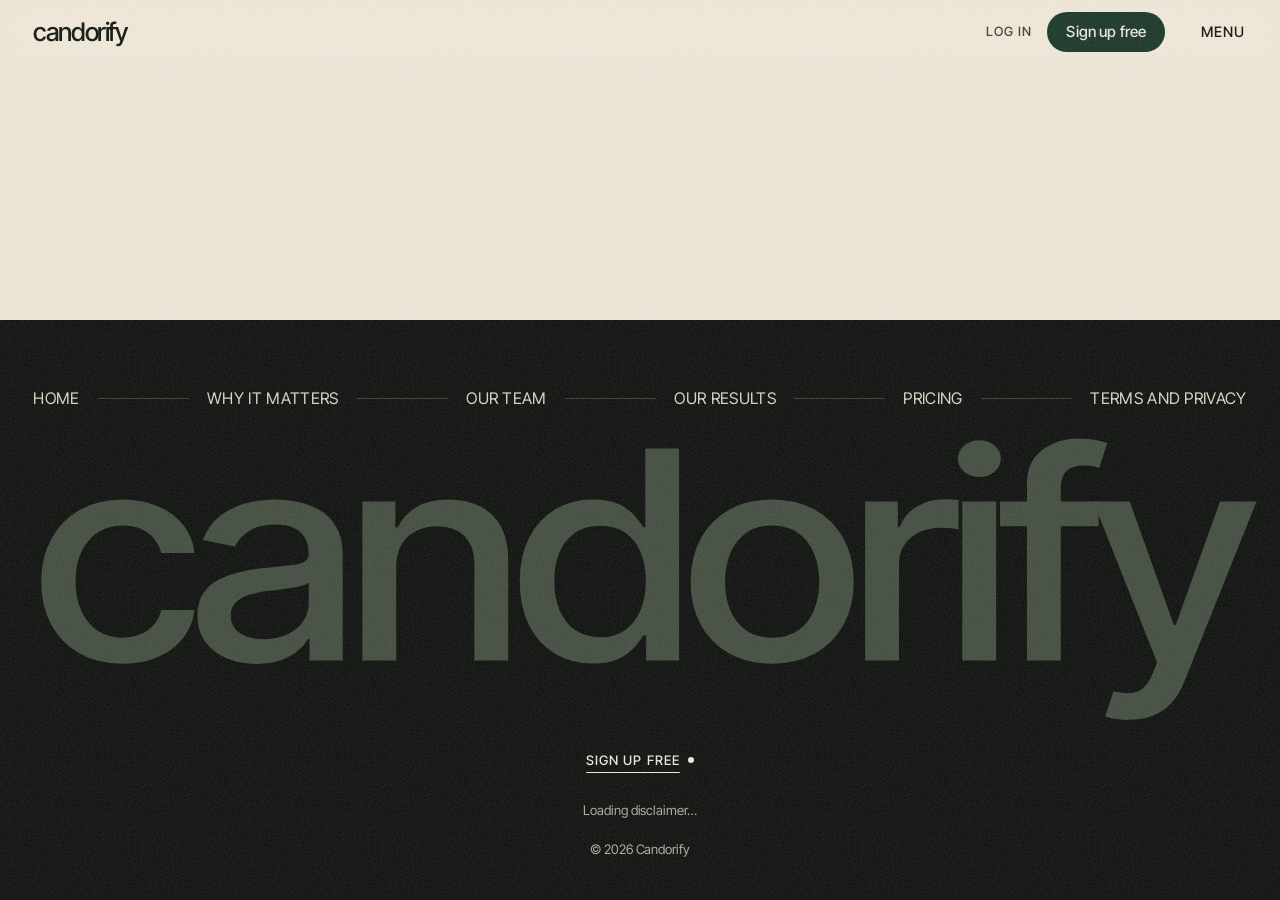
==== frontend/bill.html @ cf0fb160 "Fix swapped api.js/styles.css and lowercase file names" ====
<!DOCTYPE html>
<html lang="en">
<head>
  <meta charset="UTF-8" />
  <meta name="viewport" content="width=device-width, initial-scale=1.0, viewport-fit=cover" />
  <title>Candorify · Check a bill</title>
  <meta name="description" content="Upload your itemized medical bill. Candorify marks what looks off and helps you ask about it." />
  <meta name="theme-color" content="#141813" />
  <link rel="preconnect" href="https://fonts.googleapis.com" />
  <link rel="preconnect" href="https://fonts.gstatic.com" crossorigin />
  <!-- mnm44: our 2 fonts, inter tight for everything + instrument serif for the fancy italic bits -->
  <link href="https://fonts.googleapis.com/css2?family=Inter+Tight:ital,wght@0,300;0,400;0,500;0,600;1,400&family=Instrument+Serif:ital@0;1&display=swap" rel="stylesheet" />
  <link rel="stylesheet" href="styles.css" />
</head>
<body data-view="check">
  <a class="skip-link" href="#main">Skip to main content</a>

  <!-- ================= HEADER ================= -->
  <header class="site-header">
    <div class="container header-bar">
      <button type="button" class="brand" data-go="home" aria-label="Candorify home">candorify</button>

      <nav class="public-nav" id="public-nav" aria-label="Main">
        <button type="button" class="nav-link hide-sm" data-auth="login">Log in</button>
        <button type="button" class="btn btn-primary btn-sm" data-auth="register">Sign up free</button>
      </nav>

      <nav class="app-nav" id="app-nav" aria-label="App" hidden>
        <button type="button" data-go="check">
          <svg viewBox="0 0 24 24" fill="none" stroke="currentColor" stroke-width="2" stroke-linecap="round" stroke-linejoin="round" aria-hidden="true"><path d="M14 3H7a2 2 0 0 0-2 2v14a2 2 0 0 0 2 2h10a2 2 0 0 0 2-2V8z"/><path d="M14 3v5h5"/><path d="m9 14 2 2 4-4"/></svg>
          <span>Check a bill</span>
        </button>
        <button type="button" data-go="letters">
          <svg viewBox="0 0 24 24" fill="none" stroke="currentColor" stroke-width="2" stroke-linecap="round" stroke-linejoin="round" aria-hidden="true"><rect x="3" y="5" width="18" height="14" rx="2"/><path d="m3 7 9 6 9-6"/></svg>
          <span>Letters</span>
        </button>
        <button type="button" data-lookup>
          <svg viewBox="0 0 24 24" fill="none" stroke="currentColor" stroke-width="2" stroke-linecap="round" stroke-linejoin="round" aria-hidden="true"><circle cx="11" cy="11" r="7"/><path d="m20 20-3.5-3.5"/></svg>
          <span>Code lookup</span>
        </button>
        <button type="button" data-go="results">
          <svg viewBox="0 0 24 24" fill="none" stroke="currentColor" stroke-width="2" stroke-linecap="round" stroke-linejoin="round" aria-hidden="true"><path d="M5 20V11M12 20V5M19 20v-6"/></svg>
          <span>Results</span>
        </button>
        <button type="button" data-go="account" class="show-sm">
          <svg viewBox="0 0 24 24" fill="none" stroke="currentColor" stroke-width="2" stroke-linecap="round" stroke-linejoin="round" aria-hidden="true"><circle cx="12" cy="8" r="4"/><path d="M4 21a8 8 0 0 1 16 0"/></svg>
          <span>Account</span>
        </button>
      </nav>

      <div class="header-user" id="header-user" hidden>
        <span class="badge" id="plan-badge">Free</span>
        <button type="button" class="nav-link hide-sm" data-go="account">
          <svg viewBox="0 0 24 24" fill="none" stroke="currentColor" stroke-width="2" stroke-linecap="round" stroke-linejoin="round" aria-hidden="true"><circle cx="12" cy="8" r="4"/><path d="M4 21a8 8 0 0 1 16 0"/></svg>
          <span id="user-email">Account</span>
        </button>
      </div>

      <button type="button" class="menu-btn" id="menu-btn" aria-expanded="false" aria-controls="site-menu">Menu</button>
    </div>
  </header>

  <main id="main">

    <!-- ================= CHECK A BILL ================= -->
    <section id="view-check" class="view" aria-labelledby="check-title" hidden>
      <div class="container">
        <h1 id="check-title" class="sr-only">Check a bill</h1>

        <div class="flow-top">
          <ol class="stepper" id="stepper" aria-label="Your progress">
            <li data-step="start"><button type="button" class="step" data-step-go="start"><span class="bar"></span><span class="label">Upload</span></button></li>
            <li data-step="charges"><button type="button" class="step" data-step-go="charges"><span class="bar"></span><span class="label">Charges</span></button></li>
            <li data-step="questions"><button type="button" class="step" data-step-go="questions"><span class="bar"></span><span class="label">Questions</span></button></li>
            <li data-step="flags"><button type="button" class="step" data-step-go="flags"><span class="bar"></span><span class="label">Review</span></button></li>
            <li data-step="letter"><button type="button" class="step" data-step-go="letter"><span class="bar"></span><span class="label">Letter</span></button></li>
            <li data-step="finish"><button type="button" class="step" data-step-go="finish"><span class="bar"></span><span class="label">Finish</span></button></li>
          </ol>
          <div class="flow-meta">
            <p class="step-count" id="step-count" aria-live="polite"></p>
            <button type="button" class="btn btn-quiet btn-sm" id="btn-start-over" hidden>Start over</button>
          </div>
        </div>

        <!-- STEP 1 -->
        <div class="step-panel" id="step-start">
          <div class="step-head">
            <h2>Upload your bill</h2>
            <p>It needs to be itemized, with every charge listed.</p>
          </div>

          <div class="upload-layout">
            <div class="panel upload-main">
              <div class="dropzone" id="dropzone">
                <input id="pdf-file" type="file" accept="application/pdf" class="sr-only" />
                <label for="pdf-file" class="dropzone-inner">
                  <svg viewBox="0 0 24 24" fill="none" stroke="currentColor" stroke-width="1.8" stroke-linecap="round" stroke-linejoin="round" aria-hidden="true"><path d="M12 15V4M7 9l5-5 5 5"/><path d="M4 15v4a1 1 0 0 0 1 1h14a1 1 0 0 0 1-1v-4"/></svg>
                  <span class="dz-title">Choose a PDF</span>
                  <span class="dz-sub">or drop it here · PDF, up to 5 MB</span>
                </label>
              </div>
              <div id="file-row" class="file-row" hidden>
                <p id="file-name" class="file-name"></p>
                <button type="button" class="link-btn" id="btn-clear-file">Remove</button>
              </div>
              <button type="button" class="btn btn-primary btn-block" id="btn-upload" disabled>Read my bill</button>
              <p id="upload-status" class="status" role="status" aria-live="polite"></p>
              <p class="privacy-line">
                <svg viewBox="0 0 24 24" width="18" height="18" fill="none" stroke="currentColor" stroke-width="2" stroke-linecap="round" stroke-linejoin="round" aria-hidden="true"><rect x="5" y="11" width="14" height="10" rx="2"/><path d="M8 11V7a4 4 0 0 1 8 0v4"/></svg>
                <span>Your personal details are removed first. <button type="button" class="link-btn" data-terms>How we handle your bill</button></span>
              </p>
            </div>

            <div class="upload-side">
              <button type="button" class="side-option" id="btn-need-itemized">
                <strong>Only have a summary?</strong>
                <span>We'll write the request for an itemized bill.</span>
              </button>
              <button type="button" class="side-option" id="btn-sample">
                <strong>Just looking?</strong>
                <span>Try a sample bill.</span>
              </button>
              <details class="sample-opts">
                <summary>Sample settings</summary>
                <label class="check" for="sample-errors"><input id="sample-errors" type="checkbox" checked><span>Add made-up errors to find</span></label>
              </details>
            </div>
          </div>
        </div>

        <!-- STEP 2 -->
        <div class="step-panel" id="step-charges" hidden>
          <div class="step-head">
            <h2>Check the charges</h2>
            <p id="charges-intro">Tap a code to see what it means. Fix anything we misread.</p>
          </div>

          <div class="bill-sheet">
            <div class="form-row bill-meta">
              <div class="field">
                <label for="rev-provider">Hospital</label>
                <input id="rev-provider" type="text" autocomplete="off" />
              </div>
              <div class="field">
                <label for="rev-date">Date of service</label>
                <input id="rev-date" type="text" placeholder="2026-05-14" autocomplete="off" />
              </div>
              <div class="field">
                <label for="rev-total">Total on the bill ($)</label>
                <input id="rev-total" type="number" step="0.01" inputmode="decimal" />
              </div>
            </div>
            <div id="lines" class="line-list" aria-label="Charges on your bill"></div>
            <button type="button" class="btn btn-quiet btn-sm add-line" id="btn-add-line">+ Add a charge</button>
            <div class="totals-bar" id="totals-bar" aria-live="polite"></div>
          </div>

          <div class="step-actions">
            <button type="button" class="btn btn-secondary" data-step-back>Back</button>
            <button type="button" class="btn btn-primary" id="btn-charges-next">Looks right</button>
          </div>
        </div>

        <!-- STEP 3 -->
        <div class="step-panel" id="step-questions" hidden>
          <div class="step-head">
            <h2>A few quick questions</h2>
            <p>Skip any you're not sure about.</p>
          </div>
          <form id="questions-form" novalidate>
            <div id="questions-list" class="q-list"></div>
            <div class="step-actions">
              <button type="button" class="btn btn-secondary" data-step-back>Back</button>
              <button type="submit" class="btn btn-primary" id="btn-questions-next">Check my bill</button>
            </div>
          </form>
        </div>

        <!-- STEP 4 -->
        <div class="step-panel" id="step-flags" hidden>
          <div class="step-head">
            <h2>What looks off</h2>
            <p>Check the ones you want to ask about. These are possible issues, not confirmed errors.</p>
          </div>
          <div id="flag-summary" class="flag-summary"></div>
          <div id="flags-list" class="flag-list"></div>

          <div class="tools-card" id="tools-card">
            <div class="tools-head">
              <h3 class="no-margin">More tools</h3>
              <span class="badge badge-brand">Paid</span>
            </div>
            <div class="row">
              <label for="translate-lang" class="sr-only">Language</label>
              <select id="translate-lang" class="auto-width"></select>
              <button type="button" class="btn btn-secondary btn-sm" id="btn-translate">Explain every charge</button>
              <button type="button" class="btn btn-secondary btn-sm" id="btn-benchmark">Compare to Medicare</button>
            </div>
            <div id="translations"></div>
            <div id="benchmarks"></div>
          </div>

          <div class="step-actions">
            <button type="button" class="btn btn-secondary" data-step-back>Back</button>
            <button type="button" class="btn btn-primary" id="btn-flags-next">Write my letter</button>
          </div>
        </div>

        <!-- STEP 5 -->
        <div class="step-panel" id="step-letter" hidden>
          <div class="step-head">
            <h2>Your letter</h2>
            <p>Edit it, then send it from your own email.</p>
          </div>
          <div id="letter-slot-flow">
            <div id="letter-builder" class="letter-grid">
            <div class="panel">
              <div class="segmented" role="radiogroup" aria-label="Kind of letter">
                <label><input type="radio" name="letter-type" value="request" checked /><span>Ask for itemized bill</span></label>
                <label><input type="radio" name="letter-type" value="dispute" /><span>Question charges</span></label>
              </div>

              <div id="letter-items-wrap" hidden>
                <h3 class="sub-head">Charges to ask about</h3>
                <div id="letter-items"></div>
              </div>

              <h3 class="sub-head">Your details</h3>
              <div class="field"><label for="tpl-provider">Hospital</label><input id="tpl-provider" type="text" /></div>
              <div class="field"><label for="tpl-patient">Your name</label><input id="tpl-patient" type="text" autocomplete="name" /></div>
              <div class="form-row">
                <div class="field"><label for="tpl-account">Account number</label><input id="tpl-account" type="text" /></div>
                <div class="field"><label for="tpl-date">Date of service</label><input id="tpl-date" type="text" placeholder="2026-05-14" /></div>
              </div>
              <div class="field"><label for="tpl-contact">Your email or phone</label><input id="tpl-contact" type="text" autocomplete="email" /></div>

              <label class="check">
                <input id="tpl-use-ai" type="checkbox" />
                <span>Write it with AI</span>
              </label>
              <button type="button" class="btn btn-primary btn-block" id="btn-write-letter">Write my letter</button>
            </div>

            <div class="paper-letter">
              <div class="field"><label for="tpl-to">To</label><input id="tpl-to" type="email" placeholder="billing@hospital.org" /></div>
              <div class="field"><label for="tpl-subject">Subject</label><input id="tpl-subject" type="text" /></div>
              <div class="field"><label for="tpl-body" class="sr-only">Letter</label><textarea id="tpl-body" placeholder="Your letter will show up here."></textarea></div>
              <div class="row">
                <button type="button" class="btn btn-primary" id="btn-send-email">Open in my email</button>
                <button type="button" class="btn btn-secondary" id="btn-copy-letter">Copy</button>
                <button type="button" class="btn btn-secondary" id="btn-download-annotated" hidden>Download marked-up PDF</button>
              </div>
              <p class="hint">Sent from your own email. We never see it.</p>
            </div>
          </div>
          </div>
          <div class="step-actions">
            <button type="button" class="btn btn-secondary" data-step-back>Back</button>
            <button type="button" class="btn btn-primary" id="btn-letter-next">I'm done</button>
          </div>
        </div>

        <!-- STEP 6 -->
        <!-- mnm44: the survey. these answers become the numbers on the our results page -->
        <div class="step-panel" id="step-finish" hidden>
          <form id="survey-form" novalidate>
            <div class="step-head">
              <h2>How did we do?</h2>
              <p>Your answers feed our public results page. We keep the answers, never your bill.</p>
            </div>
            <div id="survey-flags" class="q-list"></div>

            <div class="q-list survey-more">
              <fieldset class="question">
                <legend>Did you find any mistakes we missed?</legend>
                <div class="pill-group" id="sv-missed"></div>
              </fieldset>
              <fieldset class="question">
                <legend>Have you contacted your provider about these charges?</legend>
                <div class="pill-group" id="sv-contact"></div>
              </fieldset>
              <div class="question">
                <label class="legend" for="sv-savings">How much did this save you, or how much could it save you?</label>
                <p class="hint" id="sv-savings-hint">Your best guess is fine. Leave it at 0 if nothing.</p>
                <div class="money-input"><span aria-hidden="true">$</span><input id="sv-savings" type="number" min="0" step="0.01" inputmode="decimal" value="0" aria-describedby="sv-savings-hint" /></div>
                <div class="pill-group sv-confirmed" id="sv-confirmed" role="radiogroup" aria-label="Is that amount confirmed by your provider?"></div>
              </div>
              <fieldset class="question">
                <legend>Did Candorify help you?</legend>
                <div class="pill-group" id="sv-helped"></div>
              </fieldset>
              <fieldset class="question">
                <legend>Overall, how would you rate Candorify? (1 to 5)</legend>
                <div class="pill-group" id="sv-sat"></div>
              </fieldset>
            </div>

            <p id="survey-error" class="form-error" role="alert" hidden></p>
            <div class="step-actions">
              <button type="button" class="link-btn" id="btn-survey-skip">Skip and delete my data</button>
              <button type="submit" class="btn btn-primary" id="btn-survey-submit">Submit and delete my data</button>
            </div>
          </form>

          <div id="sample-finish" class="panel center-card" hidden>
            <h2>That was a sample</h2>
            <p class="muted">Ready to try your own bill?</p>
            <button type="button" class="btn btn-primary" id="btn-sample-done">Start with my bill</button>
          </div>

          <div id="finish-done" class="panel center-card" hidden>
            <div class="done-mark" aria-hidden="true"></div>
            <h2>All done</h2>
            <p class="muted">Your bill data has been deleted. Once you hear back from your provider, tell us how it went on the results page. It helps the next patient.</p>
            <div class="row center-row">
              <button type="button" class="btn btn-primary" id="btn-check-another">Check another bill</button>
              <button type="button" class="btn btn-secondary" data-go="results">See our results</button>
            </div>
          </div>
        </div>
      </div>
    </section>

  </main>

  <footer class="site-footer">
    <div class="wide">
      <nav class="foot-nav" aria-label="Footer">
        <button type="button" data-go="home">Home</button><span aria-hidden="true"></span>
        <button type="button" data-scroll="why">Why it matters</button><span aria-hidden="true"></span>
        <button type="button" data-go="team">Our team</button><span aria-hidden="true"></span>
        <button type="button" data-go="results">Our results</button><span aria-hidden="true"></span>
        <button type="button" data-go="pricing">Pricing</button><span aria-hidden="true"></span>
        <button type="button" data-go="legal">Terms and Privacy</button>
      </nav>
      <svg class="foot-word" viewBox="0 0 1000 236" aria-hidden="true" focusable="false"><text x="0" y="180" textLength="1000" lengthAdjust="spacingAndGlyphs">candorify</text></svg>
      <p class="foot-cta"><button type="button" class="text-link" data-auth="register">Sign up free <span class="dot" aria-hidden="true"></span></button></p>
      <p class="disclaimer-text">Loading disclaimer…</p>
      <p class="foot-copy">© 2026 Candorify</p>
    </div>
  </footer>

  <!-- ================= MENU (full screen) ================= -->
  <!-- mnm44: data-when="in" only shows when logged in, "out" only when logged out, no data-when = always -->
  <div class="menu-backdrop" id="menu-backdrop" hidden></div>
  <nav class="site-menu" id="site-menu" aria-label="Menu" hidden>
    <div class="menu-head">
      <span class="brand">candorify</span>
      <button type="button" class="menu-btn" id="menu-close">Close</button>
    </div>
    <div class="menu-body">
      <ol class="menu-list">
        <li data-when="in"><button type="button" data-go="check">Check a bill</button></li>
        <li data-when="in"><button type="button" data-go="letters">Letters</button></li>
        <li data-when="in"><button type="button" data-lookup>Code lookup</button></li>
        <li data-when="out"><button type="button" data-go="home">Home</button></li>
        <li data-when="out"><button type="button" data-scroll="why">Why it matters</button></li>
        <li data-when="out"><button type="button" data-scroll="what-we-look-for">What we look for</button></li>
        <li data-when="out"><button type="button" data-scroll="how-it-works">How it works</button></li>
        <li><button type="button" data-go="team">Our team</button></li>
        <li><button type="button" data-founder>The founder</button></li>
        <li><button type="button" data-go="results">Our results</button></li>
        <li><button type="button" data-go="pricing">Pricing</button></li>
        <li><button type="button" data-go="legal">Terms and Privacy</button></li>
      </ol>
      <figure class="menu-preview" aria-hidden="true">
        <div class="menu-img" id="menu-img"></div>
        <figcaption><span id="menu-pnum">01</span><span id="menu-plabel">Home</span></figcaption>
      </figure>
    </div>
    <div class="menu-foot">
      <div data-when="out" class="menu-auth">
        <button type="button" class="btn btn-light" data-auth="register">Sign up free</button>
        <button type="button" class="text-link" data-auth="login">Log in</button>
      </div>
      <div data-when="in" class="menu-auth">
        <button type="button" class="text-link" data-go="account">Your account</button>
      </div>
      <p class="cap dim">Your time <span data-clock>--:--</span></p>
    </div>
  </nav>


  <!-- Terms -->
  <dialog id="terms-dialog" aria-labelledby="terms-title">
    <div class="dialog-head">
      <h2 id="terms-title" class="h3 no-margin">Terms and Privacy</h2>
      <button type="button" class="icon-btn" id="terms-close" aria-label="Close terms">
        <svg viewBox="0 0 24 24" width="22" height="22" fill="none" stroke="currentColor" stroke-width="2" stroke-linecap="round" aria-hidden="true"><path d="M18 6 6 18M6 6l12 12"/></svg>
      </button>
    </div>
    <div class="dialog-body" id="terms-text"></div>
    <div class="dialog-foot"><button type="button" class="text-link" data-go="legal">Open the full page</button></div>
  </dialog>

  <div class="grain" aria-hidden="true"></div>
  <div class="scroll-progress" aria-hidden="true"><span id="scroll-bar"></span></div>

  <!-- Code lookup drawer -->
  <div class="drawer-backdrop" id="drawer-backdrop" hidden></div>
  <aside class="drawer" id="lookup-drawer" role="dialog" aria-modal="true" aria-labelledby="lookup-title" hidden>
    <div class="drawer-head">
      <h2 id="lookup-title" class="h3 no-margin">Look up a code</h2>
      <button type="button" class="icon-btn" id="lookup-close" aria-label="Close code lookup">
        <svg viewBox="0 0 24 24" width="22" height="22" fill="none" stroke="currentColor" stroke-width="2" stroke-linecap="round" aria-hidden="true"><path d="M18 6 6 18M6 6l12 12"/></svg>
      </button>
    </div>
    <div class="drawer-body">
      <form id="tc-form">
        <div class="field"><label for="tc-code">Code</label><input id="tc-code" type="text" placeholder="85025" autocomplete="off" /></div>
        <div class="form-row">
          <div class="field"><label for="tc-system">Type</label><select id="tc-system"><option>CPT</option><option>HCPCS</option><option>ICD</option></select></div>
          <div class="field"><label for="tc-lang">Language</label><select id="tc-lang"></select></div>
        </div>
        <button type="submit" class="btn btn-primary btn-block" id="tc-submit">Explain it</button>
      </form>
      <div id="tc-result" aria-live="polite"></div>
    </div>
  </aside>
  <div id="toast" role="status" aria-live="polite"></div>

  <!-- mnm44: leave this empty on the website. the phone app swaps in the render link -->
  <script>window.CANDORIFY_API_BASE = "http://localhost:8000";</script>
  <script src="assets/js/api.js"></script>
  <script src="main.js"></script>
  <script src="assets/js/home.js"></script>
</body>
</html>
---- frontend/styles.css ----
/* mnm44: base styles for the app screens (login, the check flow, letters, pricing, account).
   the new look + colors are further down this file and override the colors */
:root {
  --slate: #213B3F;
  --slate-2: #2D4C51;
  --slate-ink: #142629;
  --mist: #EEF3F2;
  --mist-2: #F6F9F8;
  --paper: #FFFFFF;
  --ink: #1A2B2E;
  --muted: #52666A;
  --line: #D3DDDC;
  --line-strong: #A9BAB9;
  --marker: #F6E05E;
  --marker-soft: #FCF3BF;
  --teal: #2F7F76;
  --danger: #B42318;
  --danger-soft: #FDECEA;
  --offwhite: #F9F9F9;
  --on-slate: #BCD0CF;
  --ring: 0 0 0 3px rgba(47, 127, 118, .45);
  --display: "Crimson Pro", Georgia, "Times New Roman", serif;
  --body: "Lexend", system-ui, -apple-system, "Segoe UI", Roboto, Arial, sans-serif;
  --pen: "Caveat", "Comic Sans MS", cursive;
  --print: 4px 4px 0 var(--slate-ink);
}

*, *::before, *::after { box-sizing: border-box; }
html { -webkit-text-size-adjust: 100%; }
body {
  margin: 0; font-family: var(--body); font-size: 1rem; line-height: 1.65;
  color: var(--ink); background: var(--paper);
  min-height: 100vh; display: flex; flex-direction: column; overflow-x: clip;
}
main { flex: 1; width: 100%; }
img, svg { display: block; flex: none; }
a { color: var(--teal); text-underline-offset: 3px; }
h1, h2, h3 { font-family: var(--display); font-weight: 600; line-height: 1.08; margin: 0 0 .4em; color: var(--slate); letter-spacing: -.01em; }
h1 { font-size: clamp(2.7rem, 6.4vw, 4.6rem); font-weight: 600; }
h2, .h2 { font-size: clamp(1.9rem, 3.8vw, 2.6rem); }
h3, .h3 { font-size: 1.45rem; }
.h2, .h3 { font-family: var(--display); font-weight: 600; color: var(--slate); }
p { margin: 0 0 1em; }

.container { max-width: 1120px; margin: 0 auto; padding: 0 24px; }
.narrow { max-width: 640px; }
.sr-only { position: absolute !important; width: 1px; height: 1px; padding: 0; margin: -1px; overflow: hidden; clip: rect(0, 0, 0, 0); white-space: nowrap; border: 0; }
[hidden], .hidden { display: none !important; }
:focus-visible { outline: 3px solid var(--teal); outline-offset: 2px; }
h1[tabindex="-1"]:focus, h2[tabindex="-1"]:focus { outline: none; }
.skip-link { position: absolute; left: 12px; top: -80px; z-index: 200; background: var(--marker); color: var(--slate-ink); padding: 10px 16px; font-weight: 700; }
.skip-link:focus { top: 12px; }
.muted { color: var(--muted); }
.small { font-size: .92rem; }
.big { font-size: 1.15rem; }
.no-margin { margin: 0 !important; }
.row { display: flex; gap: 10px; align-items: center; flex-wrap: wrap; }
.auto-width { width: auto !important; }

/* ---------- Header: the logo's slate block ---------- */
.site-header { position: sticky; top: 0; z-index: 60; background: var(--slate); color: var(--offwhite); }
.header-bar { display: flex; align-items: center; gap: 16px; min-height: 68px; }
.brand {
  background: none; border: 0; padding: 4px 0; cursor: pointer;
  font-family: var(--display); font-weight: 500; font-size: 1.85rem; letter-spacing: .01em; color: var(--offwhite); line-height: 1;
}
.public-nav, .app-nav { display: flex; align-items: center; gap: 2px; margin-left: auto; }
.header-user { display: flex; align-items: center; gap: 6px; }
.nav-link, .app-nav button {
  display: inline-flex; align-items: center; gap: 8px; background: none; border: 0; cursor: pointer; white-space: nowrap;
  font: inherit; font-size: .98rem; color: var(--on-slate); padding: 10px 14px; min-height: 44px; position: relative;
}
.nav-link svg, .app-nav svg { width: 20px; height: 20px; }
.nav-link:hover, .app-nav button:hover { color: #fff; }
.nav-link[aria-current="page"], .app-nav button[aria-current="page"] { color: #fff; }
.nav-link[aria-current="page"]::after, .app-nav button[aria-current="page"]::after {
  content: ""; position: absolute; left: 14px; right: 14px; bottom: 4px; height: 3px; background: var(--marker);
}
.site-header .btn-primary { background: var(--marker); color: var(--slate-ink); box-shadow: none; }
.site-header .btn-primary:hover { background: #FAE97F; }
#user-email { max-width: 180px; overflow: hidden; text-overflow: ellipsis; }
.header-user .badge { background: var(--slate-2); color: var(--offwhite); }
.header-user .badge-brand { background: var(--marker); color: var(--slate-ink); }
.show-sm { display: none !important; }

/* ---------- Buttons ---------- */
.btn {
  display: inline-flex; align-items: center; justify-content: center; gap: 8px; white-space: nowrap;
  font: inherit; font-weight: 600; font-size: 1rem; line-height: 1.2;
  padding: 12px 22px; min-height: 48px; border: 2px solid transparent; border-radius: 0; cursor: pointer;
  transition: transform .1s, box-shadow .1s, background-color .15s, border-color .15s;
}
.btn-sm { min-height: 40px; padding: 8px 16px; font-size: .95rem; }
.btn-block { width: 100%; }
.btn-primary { background: var(--slate); color: var(--offwhite); border-color: var(--slate-ink); box-shadow: var(--print); }
.btn-primary:hover:not(:disabled) { background: var(--slate-2); }
.btn-primary:active:not(:disabled) { transform: translate(3px, 3px); box-shadow: 1px 1px 0 var(--slate-ink); }
.btn-secondary { background: var(--paper); color: var(--slate); border-color: var(--slate); }
.btn-secondary:hover:not(:disabled) { background: var(--mist-2); }
.btn-quiet { background: transparent; color: var(--teal); padding-left: 10px; padding-right: 10px; text-decoration: underline; text-underline-offset: 4px; text-decoration-thickness: 1.5px; }
.btn-quiet:hover:not(:disabled) { color: var(--slate); }
.btn-danger { background: var(--paper); color: var(--danger); border-color: var(--danger); }
.btn-danger:hover:not(:disabled) { background: var(--danger-soft); }
.btn-oauth { background: var(--paper); color: var(--ink); border: 1.5px solid var(--line-strong); }
.btn-oauth:hover { border-color: var(--slate); }
.btn-oauth svg { width: 20px; height: 20px; }
.btn:disabled { opacity: .45; cursor: not-allowed; box-shadow: none; }
.link-btn { background: none; border: 0; padding: 0; cursor: pointer; font: inherit; color: var(--teal); text-decoration: underline; text-underline-offset: 3px; }
.spinner { width: 18px; height: 18px; border-radius: 50%; display: inline-block; border: 2.5px solid currentColor; border-right-color: transparent; animation: spin .8s linear infinite; }
@keyframes spin { to { transform: rotate(360deg); } }

.badge { display: inline-flex; align-items: center; padding: 3px 12px; border-radius: 999px; font-size: .82rem; font-weight: 600; background: var(--mist); color: var(--slate); }
.badge-brand { background: var(--marker); color: var(--slate-ink); }

/* ---------- Surfaces ---------- */
.view { padding: 44px 0 96px; }
.view-home, .view-team { padding: 0; }
.panel { background: var(--paper); border: 1.5px solid var(--line); padding: 28px; }
.center-card { text-align: center; max-width: 520px; margin: 0 auto; padding: 44px 28px; border-top: 6px solid var(--slate); }

/* ---------- Forms ---------- */
.field { margin-bottom: 16px; }
.field > label, .legend { display: block; font-weight: 600; margin-bottom: 6px; padding: 0; }
.hint { font-size: .92rem; color: var(--muted); margin: 6px 0 0; }
input[type="text"], input[type="email"], input[type="password"], input[type="number"], input[type="date"], select, textarea {
  width: 100%; font: inherit; font-size: 1rem; color: var(--ink); background: var(--paper);
  border: 1.5px solid var(--line-strong); border-radius: 0; padding: 11px 14px; min-height: 48px;
}
input:focus, select:focus, textarea:focus { outline: none; border-color: var(--slate); box-shadow: var(--ring); }
input:disabled, select:disabled { background: var(--mist-2); color: var(--muted); }
textarea { min-height: 300px; resize: vertical; line-height: 1.65; }
.form-row { display: grid; grid-template-columns: repeat(auto-fit, minmax(170px, 1fr)); gap: 0 14px; }
.form-error { color: var(--danger); font-weight: 600; }
fieldset { border: 0; padding: 0; margin: 0; min-width: 0; }
.check { display: flex; align-items: flex-start; gap: 12px; cursor: pointer; margin: 4px 0 18px; }
.check input { width: 22px; height: 22px; margin: 1px 0 0; accent-color: var(--slate); flex: none; cursor: pointer; }
.pw-wrap { position: relative; }
.pw-wrap input { padding-right: 84px; }
.pw-toggle { position: absolute; right: 4px; top: 4px; }

.pill-group { display: flex; flex-wrap: wrap; gap: 8px; }
.pill-option { position: relative; }
.pill-option input { position: absolute; opacity: 0; width: 100%; height: 100%; margin: 0; cursor: pointer; }
.pill-option span {
  display: inline-flex; align-items: center; justify-content: center; min-width: 64px; min-height: 46px; padding: 8px 20px;
  border: 1.5px solid var(--line-strong); border-radius: 999px; background: var(--paper); cursor: pointer;
}
.pill-option:hover span { border-color: var(--slate); }
.pill-option input:checked + span { background: var(--slate); border-color: var(--slate); color: var(--offwhite); font-weight: 600; }
.pill-option input:focus-visible + span { box-shadow: var(--ring); }

/* Segmented control: square tabs with an underline, not a rounded pill tray */
.segmented { display: flex; gap: 0; margin-bottom: 20px; border-bottom: 1.5px solid var(--line); }
.segmented label, .segmented > button { flex: 1; position: relative; }
.segmented input { position: absolute; opacity: 0; }
.segmented span, .segmented > button {
  display: block; text-align: center; padding: 12px; min-height: 46px; margin-bottom: -1.5px;
  font: inherit; font-weight: 600; font-size: .98rem; color: var(--muted); cursor: pointer; background: none; border: 0;
  border-bottom: 3px solid transparent;
}
.segmented input:checked + span, .segmented > button[aria-selected="true"] { color: var(--slate); border-bottom-color: var(--slate); }
.segmented input:focus-visible + span { box-shadow: var(--ring); }
.money-input { display: flex; align-items: center; gap: 8px; max-width: 220px; }
.money-input span { font-weight: 600; color: var(--muted); }

/* ---------- Auth ---------- */
.auth-wrap { max-width: 460px; margin: 0 auto; padding: 34px; border: 2px solid var(--slate); box-shadow: 10px 10px 0 var(--mist); }
.oauth { display: grid; gap: 10px; }
.divider { display: flex; align-items: center; gap: 12px; color: var(--muted); margin: 20px 0; }
.divider::before, .divider::after { content: ""; flex: 1; height: 1px; background: var(--line); }
.notice-box { padding: 12px 14px; background: var(--marker-soft); color: var(--slate-ink); border-left: 4px solid var(--marker); }

/* ---------- App views ---------- */
#view-check, #view-letters, #view-results, #view-pricing, #view-account, #view-auth { background: var(--mist-2); min-height: calc(100vh - 68px); }
.flow-top { margin-bottom: 34px; }
.stepper { list-style: none; margin: 0; padding: 0; display: flex; gap: 4px; }
.stepper li { flex: 1; min-width: 0; }
.stepper .step { display: flex; flex-direction: column; gap: 8px; width: 100%; padding: 4px 0; background: none; border: 0; font: inherit; text-align: left; color: var(--muted); cursor: default; }
.stepper .bar { height: 5px; background: var(--line); }
.stepper .label { font-size: .9rem; white-space: nowrap; overflow: hidden; text-overflow: ellipsis; }
.stepper li.done .bar { background: var(--teal); }
.stepper li.current .bar { background: var(--slate); }
.stepper li.current .label { color: var(--slate); font-weight: 600; }
.stepper li.done .step:not(:disabled) { cursor: pointer; }
.stepper li.done .step:not(:disabled):hover .label { color: var(--slate); text-decoration: underline; }
.flow-meta { display: flex; align-items: center; gap: 12px; margin-top: 6px; min-height: 40px; }
.step-count { display: none; margin: 0; font-weight: 600; }
#btn-start-over { margin-left: auto; }
@media (max-width: 640px) { .stepper .label { display: none; } .step-count { display: block; } }

.step-head { margin-bottom: 28px; max-width: 640px; }
.step-head p { color: var(--muted); font-size: 1.1rem; margin: 0; }
.step-actions { display: flex; gap: 14px; align-items: center; margin-top: 32px; flex-wrap: wrap; }
.step-actions .btn-primary { margin-left: auto; }
@media (max-width: 600px) {
  .step-actions { flex-direction: column-reverse; align-items: stretch; }
  .step-actions .btn { width: 100%; }
  .step-actions .btn-primary { margin-left: 0; }
  .step-actions .link-btn { align-self: center; padding: 8px; }
}

/* Upload */
.upload-layout { display: grid; grid-template-columns: 1.6fr 1fr; gap: 0; align-items: stretch; border: 2px solid var(--slate); background: var(--paper); }
.upload-layout .panel { border: 0; border-right: 2px solid var(--slate); }
.dropzone { border: 2px dashed var(--line-strong); background: var(--mist-2); margin-bottom: 18px; transition: border-color .15s, background-color .15s; }
.dropzone:hover, .dropzone.is-over, .dropzone:focus-within { border-color: var(--slate); background: var(--marker-soft); }
.dropzone:focus-within { box-shadow: var(--ring); }
.dropzone-inner { display: flex; flex-direction: column; align-items: center; gap: 2px; padding: 46px 16px; cursor: pointer; text-align: center; }
.dropzone-inner svg { width: 42px; height: 42px; color: var(--slate); margin-bottom: 10px; }
.dz-title { font-family: var(--display); font-weight: 600; font-size: 1.7rem; color: var(--slate); line-height: 1.1; }
.dz-sub { color: var(--muted); }
.file-name { display: flex; align-items: center; gap: 8px; font-weight: 600; background: var(--marker-soft); color: var(--slate-ink); padding: 10px 14px; margin: 0 0 14px; word-break: break-all; border-left: 4px solid var(--marker); }
.status { margin: 12px 0 0; color: var(--muted); }
.status:empty { display: none; }
.privacy-line { display: flex; gap: 8px; align-items: flex-start; margin: 20px 0 0; color: var(--muted); font-size: .95rem; }
.privacy-line svg { margin-top: 3px; color: var(--teal); }
.upload-side { display: flex; flex-direction: column; }
.side-option { display: block; width: 100%; flex: 1; text-align: left; font: inherit; cursor: pointer; color: var(--ink); background: var(--paper); border: 0; border-bottom: 1px solid var(--line); padding: 26px 28px; }
.side-option:last-child { border-bottom: 0; }
.side-option:hover { background: var(--mist-2); }
.side-option strong { display: block; font-family: var(--display); font-weight: 600; font-size: 1.45rem; color: var(--slate); margin-bottom: 2px; }
.side-option span { color: var(--muted); }
@media (max-width: 760px) {
  .upload-layout { grid-template-columns: 1fr; }
  .upload-layout .panel { border-right: 0; border-bottom: 2px solid var(--slate); }
}

/* Charges: one printed bill with rows */
.bill-sheet { background: var(--paper); border: 1px solid var(--line); padding: 28px 30px 24px; box-shadow: 10px 10px 0 rgba(33, 59, 63, .1); }
.bill-meta { padding-bottom: 8px; border-bottom: 2px solid var(--ink); margin-bottom: 4px; }
.line-list { display: flex; flex-direction: column; }
.line-card { padding: 14px 0; border-bottom: 1px dashed var(--line-strong); }
.line-main { display: grid; grid-template-columns: auto 1fr auto; gap: 16px; align-items: start; }
.code-chip {
  display: inline-flex; align-items: center; gap: 6px; min-height: 36px; padding: 5px 12px;
  font: inherit; font-weight: 600; font-variant-numeric: tabular-nums; color: var(--slate);
  background: var(--mist); border: 1.5px solid transparent; border-radius: 999px; cursor: pointer;
}
.code-chip:hover { border-color: var(--slate); background: var(--marker-soft); }
.code-chip svg { width: 15px; height: 15px; }
.line-title { font-weight: 600; overflow-wrap: anywhere; }
.line-plain { color: var(--muted); }
.line-amt { text-align: right; white-space: nowrap; font-variant-numeric: tabular-nums; }
.line-amt strong { display: block; font-size: 1.08rem; }
.line-math { font-size: .9rem; color: var(--muted); }
.line-tools { display: flex; gap: 2px; justify-content: flex-end; margin-top: 4px; }
.line-tools .btn { min-height: 34px; padding: 4px 10px; font-size: .9rem; }
.line-edit { margin-top: 12px; padding: 16px; background: var(--mist-2); border-left: 4px solid var(--slate); }
.line-edit .form-row { grid-template-columns: repeat(auto-fit, minmax(130px, 1fr)); }
.line-edit .span-2 { grid-column: span 2; }
.add-line { margin-top: 10px; }
.totals-bar { margin-top: 14px; padding-top: 16px; border-top: 2px solid var(--ink); display: flex; flex-wrap: wrap; gap: 8px 36px; align-items: flex-end; }
.total-item span { display: block; font-size: .9rem; color: var(--muted); }
.total-item strong { font-size: 1.3rem; font-variant-numeric: tabular-nums; }
.totals-note { flex-basis: 100%; margin: 4px 0 0; }
@media (max-width: 560px) {
  .bill-sheet { padding: 18px 16px; }
  .line-main { grid-template-columns: auto 1fr; }
  .line-amt { grid-column: 1 / -1; display: flex; justify-content: space-between; align-items: baseline; text-align: left; }
  .line-edit .span-2 { grid-column: 1 / -1; }
}

/* Highlighter marks */
mark, .flag-kind { background: linear-gradient(100deg, transparent 2%, var(--marker) 4% 96%, transparent 98%); color: var(--slate-ink); font-weight: 600; padding: 1px 6px; }

/* Questions */
.q-list { display: flex; flex-direction: column; gap: 14px; }
.question { background: var(--paper); border: 1.5px solid var(--line); border-left: 4px solid var(--slate); padding: 22px 24px; }
.question legend { float: left; width: 100%; font-weight: 600; font-size: 1.08rem; padding: 0; margin-bottom: 4px; }
.question legend + * { clear: both; }
.question .hint { margin: 0 0 14px; }
.question input[type="number"] { max-width: 160px; }
.survey-more { margin-top: 14px; }

/* Flags */
/* mnm44: the cards on the review step that say what looks off */
.flag-summary { font-family: var(--display); font-weight: 600; font-size: 1.6rem; color: var(--slate); margin-bottom: 16px; }
.flag-list { display: flex; flex-direction: column; gap: 14px; }
.flag-card { background: var(--paper); border: 1.5px solid var(--line); padding: 22px 24px; position: relative; }
.flag-card::before { content: ""; position: absolute; left: -1.5px; top: -1.5px; bottom: -1.5px; width: 6px; background: var(--marker); }
.flag-kind { display: inline; font-size: 1rem; }
.flag-msg { margin: 12px 0 12px; font-size: 1.05rem; }
.flag-lines { display: flex; flex-wrap: wrap; gap: 6px; margin-bottom: 14px; }
.flag-line { font-size: .9rem; background: var(--mist); border-radius: 999px; padding: 4px 12px; font-variant-numeric: tabular-nums; }
.flag-actions { display: flex; flex-wrap: wrap; gap: 8px 18px; align-items: center; justify-content: space-between; border-top: 1px dashed var(--line); padding-top: 12px; }
.flag-actions .check { margin: 0; font-weight: 600; }
.flag-card.is-dismissed { background: transparent; border-style: dashed; }
.flag-card.is-dismissed::before { background: var(--line); }
.flag-card.is-dismissed .flag-kind { background: none; color: var(--muted); padding: 0; }
.flag-card.is-dismissed .flag-msg { color: var(--muted); text-decoration: line-through; text-decoration-color: var(--line-strong); }
.flag-tag { font-weight: 400; color: var(--muted); margin-left: 8px; }
.tools-card { margin-top: 26px; border: 1.5px dashed var(--line-strong); padding: 20px 24px; }
.tools-head { display: flex; align-items: center; gap: 10px; margin-bottom: 12px; }
.tools-head h3 { font-size: 1.35rem; }
.tools-card select { min-height: 40px; padding: 6px 12px; }
.table-wrap { overflow-x: auto; margin-top: 14px; border: 1px solid var(--line); background: var(--paper); }
table { width: 100%; border-collapse: collapse; }
th, td { padding: 10px 12px; text-align: left; border-bottom: 1px solid var(--line); }
tr:last-child td { border-bottom: 0; }
th { font-size: .9rem; color: var(--muted); background: var(--mist-2); }
.num { text-align: right; font-variant-numeric: tabular-nums; }
tr.is-high td { background: var(--marker-soft); }
.explain-list { display: flex; flex-direction: column; gap: 8px; margin-top: 14px; }
.explain-item { background: var(--paper); padding: 12px 14px; border: 1px solid var(--line); }
.loading { color: var(--muted); font-style: italic; margin-top: 12px; }

/* Letter */
.letter-grid { display: grid; grid-template-columns: .9fr 1.1fr; gap: 24px; align-items: start; }
.paper-letter { background: var(--paper); border: 1px solid var(--line); padding: 28px 30px; box-shadow: 10px 10px 0 rgba(33, 59, 63, .1); }
.paper-letter textarea { border-style: dashed; }
.sub-head { margin-top: 24px; font-size: 1.3rem; }
.letter-flag-items { list-style: none; padding: 0; margin: 0 0 10px; display: flex; flex-direction: column; gap: 8px; }
.letter-flag-items li { background: var(--mist-2); border-left: 4px solid var(--marker); padding: 10px 12px; }
.letter-flag-items strong { display: block; }
.item-row { background: var(--mist-2); padding: 14px 14px 2px; margin-bottom: 10px; border-left: 4px solid var(--slate); }
.item-row .row { justify-content: space-between; margin-bottom: 8px; }
@media (max-width: 860px) { .letter-grid { grid-template-columns: 1fr; } }

/* Pricing / results / account */
.price-grid { display: grid; grid-template-columns: 1fr 1fr; gap: 0; max-width: 820px; border: 2px solid var(--slate); }
.price-grid .panel { border: 0; }
.price-grid .panel + .panel { border-left: 2px solid var(--slate); }
.price { font-family: var(--display); font-size: 3.4rem; font-weight: 600; color: var(--slate); margin: 4px 0 12px; line-height: 1; }
.price small { font-family: var(--body); font-size: 1rem; color: var(--muted); font-weight: 400; }
.price-card-paid { background: var(--mist-2) !important; }
.check-list { list-style: none; padding: 0; margin: 0 0 24px; }
.check-list li { position: relative; padding: 7px 0 7px 30px; border-bottom: 1px dashed var(--line); }
.check-list li::before { content: ""; position: absolute; left: 6px; top: 13px; width: 7px; height: 12px; border: solid var(--teal); border-width: 0 2.5px 2.5px 0; transform: rotate(45deg); }
@media (max-width: 700px) { .price-grid { grid-template-columns: 1fr; } .price-grid .panel + .panel { border-left: 0; border-top: 2px solid var(--slate); } }
.stat-grid { display: grid; grid-template-columns: repeat(3, 1fr); gap: 0; margin-top: 24px; border: 1.5px solid var(--slate); }
.stat { padding: 22px; border-right: 1px solid var(--line); }
.stat:last-child { border-right: 0; }
.stat strong { display: block; font-family: var(--display); font-weight: 600; font-size: 3rem; line-height: 1; color: var(--slate); font-variant-numeric: tabular-nums; margin-bottom: 6px; }
.stat span { color: var(--muted); }
.target { margin-top: 16px; font-weight: 600; }
.target.met { color: var(--teal); }
.target.not-met { color: var(--danger); }
@media (max-width: 640px) { .stat-grid { grid-template-columns: 1fr; } .stat { border-right: 0; border-bottom: 1px solid var(--line); } }
#account-detail .card { background: var(--paper); border: 1.5px solid var(--line); padding: 24px; }
.account-row { display: flex; justify-content: space-between; gap: 12px; padding: 12px 0; border-bottom: 1px dashed var(--line); }
.account-row:last-of-type { border-bottom: 0; }
.danger-zone { margin-top: 16px; border-left: 4px solid var(--danger) !important; }

.done-mark { width: 64px; height: 64px; border-radius: 50%; background: var(--marker); margin: 0 auto 16px; position: relative; }
.done-mark::after { content: ""; position: absolute; left: 23px; top: 13px; width: 14px; height: 26px; border: solid var(--slate-ink); border-width: 0 4px 4px 0; transform: rotate(45deg); }

/* Drawer, dialog, toast */
.drawer-backdrop { position: fixed; inset: 0; background: rgba(20, 38, 41, .45); z-index: 80; }
.drawer { position: fixed; top: 0; right: 0; bottom: 0; width: min(440px, 100%); z-index: 90; background: var(--paper); border-left: 2px solid var(--slate); display: flex; flex-direction: column; transform: translateX(100%); transition: transform .25s ease; }
.drawer.is-open { transform: none; }
.drawer-head, .dialog-head { display: flex; align-items: center; justify-content: space-between; gap: 12px; padding: 16px 20px; background: var(--slate); }
.drawer-head h2, .dialog-head h2 { color: var(--offwhite); }
.drawer-head .icon-btn, .dialog-head .icon-btn { color: var(--offwhite); }
.drawer-body { padding: 22px; overflow-y: auto; flex: 1; }
.icon-btn { width: 44px; height: 44px; border-radius: 50%; border: 0; background: transparent; color: var(--ink); cursor: pointer; display: inline-flex; align-items: center; justify-content: center; flex: none; }
.icon-btn:hover { background: rgba(255, 255, 255, .12); }
.lookup-result { margin-top: 22px; background: var(--mist-2); border-left: 6px solid var(--marker); padding: 18px 20px; }
.lookup-result .meta { font-size: .9rem; color: var(--muted); }
.lookup-result p { margin: 8px 0 0; font-family: var(--display); font-size: 1.45rem; line-height: 1.25; color: var(--slate); }
dialog { border: 2px solid var(--slate); padding: 0; width: calc(100% - 32px); max-width: 620px; color: var(--ink); }
dialog::backdrop { background: rgba(20, 38, 41, .5); }
.dialog-body { padding: 20px 24px 24px; max-height: 70vh; overflow-y: auto; }
.dialog-body ol { padding-left: 20px; }
.dialog-body li { margin-bottom: 10px; }
#toast { position: fixed; left: 50%; bottom: 24px; z-index: 120; transform: translate(-50%, 16px); opacity: 0; pointer-events: none; background: var(--slate); color: var(--offwhite); padding: 12px 20px; font-weight: 600; max-width: calc(100% - 32px); text-align: center; transition: opacity .2s, transform .2s; box-shadow: 4px 4px 0 var(--marker); }
#toast.show { opacity: 1; transform: translate(-50%, 0); }
#toast.err { background: var(--danger); box-shadow: 4px 4px 0 var(--slate-ink); }

.site-footer { background: var(--slate); color: var(--on-slate); padding: 44px 0; font-size: .95rem; }
.site-footer .link-btn { color: var(--offwhite); }

/* Phones */
@media (max-width: 760px) {
  .hide-sm { display: none !important; }
  .show-sm { display: inline-flex !important; }
  .header-bar { gap: 8px; }
  .header-user { margin-left: auto; }
  .app-nav { position: fixed; left: 0; right: 0; bottom: 0; z-index: 70; margin: 0; gap: 0; justify-content: space-around; background: var(--slate); padding: 4px 4px calc(4px + env(safe-area-inset-bottom)); }
  .app-nav button { flex: 1; flex-direction: column; gap: 2px; font-size: .7rem; padding: 8px 2px; }
  .app-nav button[aria-current="page"]::after { top: 0; bottom: auto; left: 20%; right: 20%; }
  body.logged-in { padding-bottom: 72px; }
  body.logged-in #toast { bottom: 92px; }
  .view { padding-top: 28px; }
  .view-home, .view-team { padding-top: 0; }
  .panel, .question, .flag-card { padding: 20px; }
  .auth-wrap { padding: 24px; box-shadow: none; }
  .container { padding: 0 18px; }
}
@media (max-width: 520px) {
  .brand { font-size: 1.6rem; }
  .public-nav .btn-sm { padding: 8px 14px; }
  .public-nav .nav-link { padding: 10px 8px; }
}

/* mnm44: turns off ALL animations for ppl who ask their device for less motion */
@media (prefers-reduced-motion: reduce) {
  *, *::before, *::after { animation: none !important; transition: none !important; }
}


/* Number questions: "Not sure" pill beside the field */
.num-row { display: flex; flex-wrap: wrap; align-items: center; gap: 12px; }
.num-row input[type="number"] { max-width: 160px; margin: 0; }
.num-row input[type="number"]:disabled { opacity: .45; }
/* Sample bill settings (from the old "Try a demo bill" page) */
.sample-opts { padding: 14px 28px 22px; font-size: .92rem; }
.sample-opts summary { cursor: pointer; color: var(--teal); font-weight: 600; padding: 6px 0; }
.sample-opts label:not(.check) { display: block; margin: 10px 0 6px; font-weight: 600; }
.sample-opts input[type="number"] { max-width: 120px; }
.sample-opts .check { margin: 12px 0 4px; }


/* mnm44: the whole new look lives here. inspired by studio-noun.com (grain, giant wordmark,
   sliding cards, glass box, big menu) but in our beige, green and black.
   rule of thumb: boxes holding stuff are square, buttons you tap are round */
:root {
  --beige: #EFE8D9;
  --beige-2: #E5DCC8;
  --cream: #FAF6EE;
  --black: #121511;
  --night: #18211B;
  --forest: #1F3B2D;
  --green: #2E5A43;
  --sage: #A7BFA2;
  --sage-pale: #C9D8C2;
  --ochre: #DDB65F;
  --clay: #B9643A;
  --hh: 64px;

  /* mnm44: the app screens use these old names, i just pointed them at the new colors */
  --slate: #1F3B2D;
  --slate-2: #2E5A43;
  --slate-ink: #121511;
  --mist: #E5DCC8;
  --mist-2: #F1EBDD;
  --paper: #FAF6EE;
  --ink: #161A14;
  --muted: #595D51;
  --line: #D7CDB7;
  --line-strong: #A99F88;
  --marker: #E6C76F;
  --marker-soft: #F3E6BF;
  --teal: #2E5A43;
  --offwhite: #EFE8D9;
  --on-slate: #CFC7B4;
  --ring: 0 0 0 3px rgba(46, 90, 67, .35);
  --display: "Inter Tight", "Helvetica Neue", Arial, sans-serif;
  --body: "Inter Tight", "Helvetica Neue", Arial, sans-serif;
  --serif: "Instrument Serif", Georgia, "Times New Roman", serif;
  --print: none;
  --ease: cubic-bezier(.2, .7, .2, 1);
}

/* ---------- Base ---------- */
body { background: var(--beige); color: var(--ink); font-family: var(--body); font-size: 1.0625rem; letter-spacing: -.005em; line-height: 1.6; }
h1, h2, h3, .h2, .h3 { font-family: var(--display); font-weight: 500; letter-spacing: -.035em; color: var(--ink); line-height: 1.02; }
h1 { font-size: clamp(2.4rem, 5vw, 4rem); }
h2, .h2 { font-size: clamp(1.8rem, 3.4vw, 2.6rem); }
h3, .h3 { font-size: 1.4rem; letter-spacing: -.02em; }
a { color: var(--green); text-underline-offset: 4px; text-decoration-thickness: 1px; }
:focus-visible { outline: 2px solid var(--green); outline-offset: 3px; }
mark { background: var(--marker-soft); color: inherit; padding: 0 .15em; }
.skip-link { background: var(--black); color: var(--beige); }
.muted { color: var(--muted); }

.wide { width: 100%; max-width: 1680px; margin: 0 auto; padding-left: clamp(16px, 2.6vw, 40px); padding-right: clamp(16px, 2.6vw, 40px); }
.cap { font-size: .78rem; font-weight: 500; letter-spacing: .08em; text-transform: uppercase; line-height: 1.5; margin: 0; color: inherit; }
.cap.dim, .dim { opacity: .72; }
.cap-body { font-size: .92rem; font-weight: 400; letter-spacing: .045em; text-transform: uppercase; line-height: 1.6; margin: 0; max-width: 46ch; }
.cap-body em { font-family: var(--serif); font-style: italic; text-transform: none; font-size: 1.35em; letter-spacing: 0; }

/* mnm44: the little film grain over the whole site. pointer-events none so it never blocks clicks */
.grain {
  position: fixed; inset: -50%; width: 200%; height: 200%; z-index: 300; pointer-events: none; opacity: .16;
  background-image: url("data:image/svg+xml,%3Csvg xmlns='http://www.w3.org/2000/svg' width='240' height='240'%3E%3Cfilter id='n'%3E%3CfeTurbulence type='fractalNoise' baseFrequency='.85' numOctaves='3' stitchTiles='stitch'/%3E%3CfeColorMatrix values='0 0 0 0 .5 0 0 0 0 .5 0 0 0 0 .5 0 0 0 1.4 -.45'/%3E%3C/filter%3E%3Crect width='100%25' height='100%25' filter='url(%23n)'/%3E%3C/svg%3E");
  animation: grain 1s steps(6) infinite;
}
@keyframes grain {
  0% { transform: translate(0, 0); } 20% { transform: translate(-3%, 2%); } 40% { transform: translate(2%, -4%); }
  60% { transform: translate(-4%, -1%); } 80% { transform: translate(3%, 3%); } 100% { transform: translate(0, 0); }
}

/* Tick bars */
.ticks { display: inline-flex; gap: 3px; height: 14px; align-items: stretch; flex: none; }
.ticks i { width: 1px; background: currentColor; opacity: .3; transition: opacity .2s; }
.ticks i.on { opacity: 1; }
.nh-checks .ticks i { animation: tick 2.6s ease-in-out infinite; animation-delay: calc(var(--i) * 70ms); }
@keyframes tick { 0%, 100% { opacity: .25; } 35% { opacity: 1; } }

/* ---------- Buttons ---------- */
.btn { border-radius: 999px; border: 1px solid transparent; box-shadow: none; font-family: var(--body); font-weight: 500; letter-spacing: .01em; min-height: 48px; padding: 12px 26px; transition: background-color .2s, color .2s, transform .2s var(--ease); }
.btn:active:not(:disabled) { transform: scale(.98); }
.btn-sm { min-height: 40px; padding: 8px 18px; font-size: .95rem; }
.btn-primary { background: var(--forest); color: var(--beige); border-color: transparent; box-shadow: none; }
.btn-primary:hover:not(:disabled) { background: var(--green); }
.btn-primary:active:not(:disabled) { box-shadow: none; }
.btn-light { background: var(--beige); color: var(--black); }
.btn-light:hover { background: #FFFDF7; }
.btn-dark { background: var(--black); color: var(--beige); }
.btn-dark:hover { background: var(--forest); }
.btn-secondary { background: transparent; color: var(--ink); border-color: var(--ink); }
.btn-secondary:hover:not(:disabled) { background: var(--ink); color: var(--beige); }
.btn-quiet { color: var(--green); text-decoration-thickness: 1px; }
.btn-quiet:hover:not(:disabled) { color: var(--ink); }
.btn-oauth { border: 1px solid var(--line-strong); background: var(--cream); }
.btn-oauth:hover { border-color: var(--ink); }
.text-link {
  display: inline-flex; align-items: center; gap: 8px; min-height: 44px; padding: 8px 0; border: 0; background: none; color: inherit; cursor: pointer;
  font: inherit; font-size: .82rem; font-weight: 500; letter-spacing: .08em; text-transform: uppercase;
  text-decoration: underline; text-underline-offset: 7px; text-decoration-thickness: 1px;
}
.text-link:hover { text-decoration-thickness: 2px; }
.text-link .dot { width: 6px; height: 6px; border-radius: 50%; background: currentColor; display: inline-block; }

/* ---------- Header ---------- */
.site-header { position: sticky; top: 0; z-index: 60; background: rgba(239, 232, 217, .88); color: var(--ink); backdrop-filter: blur(14px) saturate(1.1); -webkit-backdrop-filter: blur(14px) saturate(1.1); border-bottom: 1px solid transparent; transition: background-color .35s, color .35s, border-color .35s; }
.site-header.is-scrolled { border-bottom-color: var(--line); }
.site-header .header-bar { max-width: 1680px; min-height: var(--hh); padding-left: clamp(16px, 2.6vw, 40px); padding-right: clamp(16px, 2.6vw, 40px); }
.site-header.is-over-hero { background: transparent; color: var(--beige); border-bottom-color: transparent; backdrop-filter: none; -webkit-backdrop-filter: none; }
.brand { font-family: var(--body); font-weight: 500; font-size: 1.6rem; letter-spacing: -.055em; color: inherit; text-transform: lowercase; padding: 6px 0; background: none; border: 0; cursor: pointer; line-height: 1; }
.nav-link, .app-nav button { color: inherit; font-size: .8rem; font-weight: 500; letter-spacing: .07em; text-transform: uppercase; opacity: .8; }
.nav-link:hover, .app-nav button:hover, .nav-link[aria-current="page"], .app-nav button[aria-current="page"] { color: inherit; opacity: 1; }
.nav-link[aria-current="page"]::after, .app-nav button[aria-current="page"]::after { background: currentColor; height: 1px; }
.site-header .btn-primary { background: var(--forest); color: var(--beige); }
.site-header .btn-primary:hover { background: var(--green); }
.site-header.is-over-hero .btn-primary { background: var(--beige); color: var(--black); }
.header-user .badge { background: transparent; color: inherit; border: 1px solid currentColor; opacity: .8; }
.header-user .badge-brand { background: var(--ochre); color: var(--black); border-color: var(--ochre); opacity: 1; }
.menu-btn {
  width: auto; height: auto; min-height: 44px; min-width: 44px; padding: 8px 2px 8px 10px; margin-left: 10px; border: 0; background: none; color: inherit; cursor: pointer;
  font: inherit; font-size: .9rem; font-weight: 500; letter-spacing: .06em; text-transform: uppercase;
}
.menu-btn:hover { opacity: .7; }

/* mnm44: pulls the hero up under the header so the green runs all the way to the top */
#view-home { margin-top: calc(-1 * var(--hh)); }

/* ---------- Home: hero ---------- */
/* No photos for now: the hero, gallery and panels use soft gradients in the brand colours. */
.nh { position: relative; isolation: isolate; overflow: hidden; min-height: 100svh; display: flex; flex-direction: column; color: var(--beige); background: var(--night); padding-top: calc(var(--hh) + 18px); }
.nh-bg {
  position: absolute; inset: -8%; z-index: -1; transform: scale(1.15); will-change: transform;
  background:
    radial-gradient(45% 55% at 28% 38%, rgba(214, 190, 140, .75), transparent 70%),
    radial-gradient(40% 50% at 78% 62%, rgba(58, 104, 76, .85), transparent 70%),
    radial-gradient(55% 45% at 60% 10%, rgba(18, 21, 17, .9), transparent 70%),
    linear-gradient(rgba(24, 33, 27, .35), rgba(18, 21, 17, .55)),
    var(--night);
  filter: blur(34px) saturate(.9);
}
.nh-bg::after {
  content: ""; position: absolute; inset: 0;
  background: radial-gradient(35% 40% at 50% 50%, rgba(167, 191, 162, .35), transparent 70%);
  animation: drift 18s ease-in-out infinite alternate;
}
@keyframes drift { from { transform: translate(-18%, -6%); } to { transform: translate(22%, 12%); } }
.nh-top { display: flex; justify-content: space-between; align-items: flex-start; gap: 20px; padding-top: 18px; }
.nh-tag { margin-left: 18vw; }
.nh-clock { font-size: 1rem; letter-spacing: .02em; text-transform: none; }
.nh-mid { display: grid; grid-template-columns: minmax(0, 1fr) minmax(260px, 400px); gap: 32px 6vw; align-items: end; margin-top: auto; padding-top: 9vh; }
.nh-title { color: var(--beige); font-weight: 400; font-size: clamp(2.3rem, 4.6vw, 4.6rem); letter-spacing: -.045em; line-height: .98; max-width: 15ch; margin: 0; }
.nh-side { display: grid; gap: 22px; padding-bottom: 6px; }
.nh-cta { display: flex; flex-wrap: wrap; align-items: center; gap: 14px 26px; }
.nh-checks { margin-top: 7vh; }
.nh-checks-head { display: flex; align-items: center; gap: 14px; margin-bottom: 26px; }
.nh-check-list { list-style: none; margin: 0; padding: 0; display: grid; grid-template-columns: repeat(6, minmax(0, 1fr)); gap: 0 16px; }
.nh-check-list button {
  display: grid; gap: 10px; width: 100%; text-align: left; background: none; border: 0; color: inherit; cursor: pointer; padding: 8px 0;
  font: inherit; font-size: .78rem; font-weight: 500; letter-spacing: .08em; text-transform: uppercase; opacity: .85; transition: opacity .2s, transform .3s var(--ease);
}
.nh-check-list button span { font-size: .8rem; opacity: .6; }
.nh-check-list button:hover { opacity: 1; transform: translateY(-3px); }
.nh-word { width: calc(100% - 2 * clamp(16px, 2.6vw, 40px)); height: auto; margin: 2vh auto -1.2vw; overflow: visible; pointer-events: none; }
.nh-word text, .foot-word text { font-family: var(--body); font-weight: 500; font-size: 240px; letter-spacing: -.04em; }
.nh-word text { fill: var(--sage-pale); }

/* ---------- Home: about table ---------- */
.ninfo { display: grid; grid-template-columns: minmax(0, 1fr) minmax(0, 1.1fr); gap: 48px 8vw; padding-top: clamp(80px, 14vh, 160px); padding-bottom: clamp(40px, 8vh, 90px); }
.ninfo-left { display: grid; gap: 22px; align-content: start; }
.ninfo-left .cap-body { margin-top: 20px; }
.ninfo-table { margin: 0; display: grid; align-content: start; }
.ninfo-table div { display: grid; grid-template-columns: 150px 1fr; gap: 20px; padding: 14px 0; border-top: 1px solid var(--line); }
.ninfo-table div:last-child { border-bottom: 1px solid var(--line); }
.ninfo-table dt { font-size: .78rem; letter-spacing: .08em; text-transform: uppercase; color: var(--muted); font-weight: 500; }
.ninfo-table dd { margin: 0; font-size: .86rem; letter-spacing: .06em; text-transform: uppercase; }

/* ---------- Home: split statements ---------- */
.nsay { display: grid; grid-template-columns: 1fr 1fr; align-items: end; gap: 24px; padding-top: clamp(50px, 10vh, 120px); padding-bottom: clamp(60px, 12vh, 140px); }
.nsay-l, .nsay-r { margin: 0; font-size: clamp(3rem, 9.6vw, 9.4rem); font-weight: 400; letter-spacing: -.055em; line-height: .86; text-transform: uppercase; color: var(--green); }
.nsay-r { text-align: right; }
.nsay-src { grid-column: 1 / -1; margin-top: 14px; }
.nsay-src a { color: inherit; }
.nsay-dark { max-width: none; background: var(--night); }
.nsay-dark .nsay-l, .nsay-dark .nsay-r { color: var(--sage); }

/* ---------- Home: why list (like an awards list) ---------- */
.nlist { padding-bottom: clamp(70px, 12vh, 140px); }
.nlist-rows { list-style: none; margin: 18px 0 0; padding: 0; border-top: 1px solid var(--line); }
.nlist-rows li { display: grid; grid-template-columns: minmax(0, 1fr) minmax(200px, 360px) 120px; gap: 24px; align-items: center; padding: 20px 0; border-bottom: 1px solid var(--line); position: relative; }
.nlist-rows li::before { content: ""; position: absolute; left: 0; right: 0; bottom: -1px; height: 1px; background: var(--ink); transform: scaleX(0); transform-origin: left; transition: transform .6s var(--ease); }
.nlist-rows li:hover::before { transform: scaleX(1); }
.nlist-big { margin: 0; font-size: clamp(1.9rem, 4.6vw, 4.2rem); font-weight: 400; letter-spacing: -.045em; line-height: .95; text-transform: uppercase; transition: transform .45s var(--ease), color .3s; }
.nlist-rows li:hover .nlist-big { transform: translateX(14px); color: var(--green); }
.nlist-meta, .nlist-year { margin: 0; font-size: .78rem; letter-spacing: .07em; text-transform: uppercase; color: var(--muted); }
.nlist-year { text-align: right; }
.nlist-year a { color: inherit; }
.nlist-cta { display: flex; flex-wrap: wrap; align-items: center; justify-content: space-between; gap: 18px 30px; margin-top: 44px; }

/* ---------- Home: sideways gallery ---------- */
/* mnm44: the section is extra tall on purpose, scrolling thru it is what slides the cards */
.ngal { position: relative; background: var(--night); color: var(--beige); }
.ngal-pin { position: sticky; top: 0; height: 100vh; height: 100svh; overflow: hidden; display: grid; grid-template-rows: auto minmax(0, 1fr) auto; padding: calc(var(--hh) + 14px) 0 26px; }
.ngal-title { margin: 0; padding: 0 clamp(16px, 2.6vw, 40px); color: var(--sage-pale); font-size: clamp(2.2rem, 4.8vw, 4.4rem); font-weight: 400; letter-spacing: -.045em; text-transform: uppercase; line-height: 1; }
.ngal-window { min-height: 0; display: flex; align-items: center; overflow: hidden; }
.ngal-track { list-style: none; margin: 0; display: flex; align-items: center; gap: clamp(28px, 5vw, 96px); padding: 0 clamp(20px, 8vw, 140px) 0 38vw; will-change: transform; transform-origin: center; }
.ngal-card { flex: none; width: clamp(210px, 20vw, 320px); transition: transform .8s var(--ease); }
.ngal-card:nth-child(3n+1) { transform: translateY(9%) rotate(-1.4deg); }
.ngal-card:nth-child(3n+2) { transform: translateY(-11%) rotate(1deg); }
.ngal-card:nth-child(3n) { transform: translateY(4%) rotate(.5deg); }
.frame-card { margin: 0; padding: 12px; border: 1px solid rgba(239, 232, 217, .2); background: rgba(239, 232, 217, .02); transition: border-color .4s; }
.ngal-card.is-active .frame-card { border-color: rgba(239, 232, 217, .55); }
.ngal-img { aspect-ratio: 4 / 5; display: flex; align-items: flex-end; padding: 14px 16px; background: radial-gradient(70% 60% at 30% 25%, rgba(214, 190, 140, .35), transparent 70%), linear-gradient(150deg, #3A5A47, #1E2A22); }
.ngal-card:nth-child(2) .ngal-img { background: radial-gradient(70% 60% at 70% 30%, rgba(167, 191, 162, .4), transparent 70%), linear-gradient(160deg, #2C4436, #141A15); }
.ngal-card:nth-child(3) .ngal-img { background: radial-gradient(70% 60% at 40% 70%, rgba(221, 182, 95, .3), transparent 70%), linear-gradient(140deg, #34503F, #18211B); }
.ngal-card:nth-child(4) .ngal-img { background: radial-gradient(70% 60% at 65% 65%, rgba(214, 190, 140, .3), transparent 70%), linear-gradient(170deg, #263B2F, #121511); }
.ngal-card:nth-child(5) .ngal-img { background: radial-gradient(70% 60% at 25% 70%, rgba(167, 191, 162, .35), transparent 70%), linear-gradient(130deg, #3A5A47, #18211B); }
.ngal-card:nth-child(6) .ngal-img { background: radial-gradient(70% 60% at 75% 25%, rgba(221, 182, 95, .28), transparent 70%), linear-gradient(155deg, #2E4A3A, #141A15); }
.ngal-img span { font-family: var(--serif); font-style: italic; font-size: clamp(4rem, 7vw, 6.5rem); line-height: .8; color: var(--beige); opacity: .85; }
.frame-card figcaption { margin-top: 12px; }
.frame-card figcaption i { font-family: var(--serif); font-size: 1.05rem; letter-spacing: 0; margin-right: 4px; }
.ngal-card-text { position: absolute; width: 1px; height: 1px; overflow: hidden; clip: rect(0 0 0 0); white-space: nowrap; }
.ngal-foot { display: flex; justify-content: space-between; align-items: flex-end; gap: 30px; padding: 0 clamp(16px, 2.6vw, 40px); }
.ngal-cap { text-align: right; max-width: 430px; }
.ngal-cap p { margin: 0; }
.ngal-name { font-family: var(--serif); font-size: clamp(2.1rem, 3.4vw, 3.3rem); line-height: 1; letter-spacing: -.01em; margin: 6px 0 10px !important; color: var(--beige); }
.ngal-text { font-size: .98rem; line-height: 1.5; opacity: .88; }
.ngal-ex { margin-top: 10px !important; font-size: .95rem; color: var(--ochre); }
.ngal-ex .cap { color: var(--beige); opacity: .7; margin-right: 6px; }
.ngal-cap.swap > * { animation: capIn .55s var(--ease) both; }
.ngal-cap.swap > *:nth-child(2) { animation-delay: .05s; }
.ngal-cap.swap > *:nth-child(3) { animation-delay: .1s; }
.ngal-cap.swap > *:nth-child(4) { animation-delay: .15s; }
@keyframes capIn { from { opacity: 0; transform: translateY(12px); filter: blur(4px); } to { opacity: 1; transform: none; filter: none; } }
.ngal.is-static .ngal-pin { position: static; height: auto; padding-bottom: 40px; }
.ngal.is-static .ngal-window { overflow-x: auto; scroll-snap-type: x mandatory; padding: 40px 0; }
.ngal.is-static .ngal-track { padding-left: clamp(16px, 2.6vw, 40px); }
.ngal.is-static .ngal-card { transform: none; scroll-snap-align: start; }
.ngal.is-static .ngal-card-text { position: static; width: auto; height: auto; clip: auto; white-space: normal; display: block; margin-top: 8px; font-size: .92rem; line-height: 1.5; }

/* ---------- Home: turning glass box ---------- */
.nbox { position: relative; height: 420vh; color: var(--beige); background: radial-gradient(70% 60% at 72% 45%, #2C4A38 0%, #1A2820 55%, var(--night) 100%); }
.nbox-pin { position: sticky; top: 0; height: 100vh; height: 100svh; overflow: hidden; }
.nbox-side { position: absolute; left: clamp(16px, 2.6vw, 40px); top: calc(var(--hh) + 16px); display: grid; gap: 12px; z-index: 2; }
.vticks { display: grid; gap: 5px; margin-bottom: 18px; }
.vticks i { display: block; height: 1px; width: calc(10px + var(--w, 0) * 34px); background: currentColor; opacity: calc(.35 + var(--w, 0) * .65); transition: width .3s var(--ease); }
.nbox-side h2 { color: inherit; }
.nbox-stage { position: absolute; inset: 0; display: grid; place-items: center; perspective: 1500px; perspective-origin: 50% 45%; }
.nbox-cube { --h: clamp(230px, 36vh, 330px); position: relative; width: min(660px, 84vw); height: var(--h); transform-style: preserve-3d; }
.nbox-face {
  position: absolute; inset: 0; display: flex; flex-direction: column; justify-content: space-between; gap: 18px;
  padding: 9% 7%; background: rgba(239, 232, 217, .08); border: 1px solid rgba(239, 232, 217, .38);
  transform: rotateX(calc(var(--k) * -90deg)) translateZ(calc(var(--h) / 2)); backface-visibility: visible;
  opacity: .14; transition: opacity .45s;
}
.nbox-face:nth-child(1) { --k: 0; } .nbox-face:nth-child(2) { --k: 1; } .nbox-face:nth-child(3) { --k: 2; } .nbox-face:nth-child(4) { --k: 3; }
.nbox-face.is-front { opacity: 1; }
.nbox-face::before { content: ""; position: absolute; inset: 6% 3.5%; border: 1px solid rgba(239, 232, 217, .22); pointer-events: none; }
.nbox-face::after {
  content: ""; position: absolute; inset: 0; pointer-events: none;
  background: url("data:image/svg+xml,%3Csvg xmlns='http://www.w3.org/2000/svg' viewBox='0 0 100 100' preserveAspectRatio='none'%3E%3Cpath d='M0 0L3.5 6M100 0L96.5 6M0 100L3.5 94M100 100L96.5 94' stroke='%23EFE8D9' stroke-opacity='.3' stroke-width='1' vector-effect='non-scaling-stroke' fill='none'/%3E%3C/svg%3E") 0 0 / 100% 100%;
}
.nbox-face h3 { margin: 0; font-family: var(--serif); font-style: italic; font-weight: 400; font-size: clamp(1.9rem, 3.2vw, 2.8rem); letter-spacing: -.01em; color: var(--beige); }
.nbox-face p { margin: 0; font-size: clamp(1rem, 1.3vw, 1.15rem); line-height: 1.55; max-width: 48ch; color: rgba(239, 232, 217, .92); }
.nbox-index { position: absolute; left: 0; right: 0; bottom: 22px; list-style: none; margin: 0; padding: 0 clamp(16px, 2.6vw, 40px); display: grid; grid-template-columns: repeat(4, 1fr); gap: 10px; z-index: 2; }
.nbox-index li:nth-child(n+2) { text-align: center; }
.nbox-index li:last-child { text-align: right; }
.nbox-index button { background: none; border: 0; color: inherit; cursor: pointer; padding: 10px 0; min-height: 44px; font: inherit; font-size: .78rem; font-weight: 500; letter-spacing: .08em; text-transform: uppercase; opacity: .55; transition: opacity .3s; }
.nbox-index button i { font-family: var(--serif); font-size: 1.05rem; letter-spacing: 0; text-transform: none; margin-right: 8px; }
.nbox-index button[aria-current], .nbox-index button:hover { opacity: 1; }
.nbox.is-static { height: auto; }
.nbox.is-static .nbox-pin { position: static; height: auto; padding: calc(var(--hh) + 30px) 0 60px; }
.nbox.is-static .nbox-side { position: static; padding: 0 clamp(16px, 2.6vw, 40px); margin-bottom: 30px; }
.nbox.is-static .vticks, .nbox.is-static .nbox-index { display: none; }
.nbox.is-static .nbox-stage { position: static; display: block; perspective: none; }
.nbox.is-static .nbox-cube { height: auto; margin: 0 auto; display: grid; gap: 18px; transform: none !important; }
.nbox.is-static .nbox-face { position: relative; transform: none; opacity: 1; min-height: 230px; }

/* ---------- Home: what you get back ---------- */
.ncases { padding-top: clamp(80px, 14vh, 160px); background: var(--beige); }
.ncases > h2 { margin-bottom: 8vh; }
.ncase { position: relative; }
.ncase-head { position: sticky; top: 26vh; z-index: 0; display: grid; grid-template-columns: 220px minmax(0, 1fr); gap: 20px; align-items: start; }
.ncase-meta { list-style: none; margin: 0; padding: 6px 0 0; display: grid; gap: 12px; color: var(--green); font-weight: 600; }
.ncase-title { margin: 0; color: var(--green); font-size: clamp(2.6rem, 7.6vw, 7.4rem); font-weight: 400; letter-spacing: -.055em; line-height: .9; text-transform: uppercase; }
.ncase-media { position: relative; z-index: 1; margin-top: 28vh; min-height: 100vh; min-height: 100svh; overflow: hidden; color: var(--beige); background: var(--night); }
.ncase-media::before {
  content: ""; position: absolute; inset: 0;
  background: radial-gradient(60% 70% at 25% 30%, rgba(214, 190, 140, .28), transparent 70%), radial-gradient(55% 60% at 80% 75%, rgba(167, 191, 162, .22), transparent 70%), linear-gradient(150deg, #2E4A3A, #16201A);
}
.ncase-inner { position: relative; min-height: 100vh; min-height: 100svh; display: flex; align-items: center; justify-content: flex-end; padding-top: 80px; padding-bottom: 80px; }

/* Code and language card */
.lang-card { width: 100%; max-width: 460px; padding: 30px; color: var(--beige); background: rgba(18, 21, 17, .72); border: 1px solid rgba(239, 232, 217, .25); backdrop-filter: blur(16px); -webkit-backdrop-filter: blur(16px); display: grid; gap: 18px; }
.lang-row { display: flex; flex-wrap: wrap; gap: 8px; }
.code-pick { min-height: 40px; padding: 6px 16px; border-radius: 999px; border: 1px solid rgba(239, 232, 217, .45); background: transparent; color: var(--beige); font: inherit; font-size: .92rem; cursor: pointer; letter-spacing: .04em; }
.code-pick[aria-checked="true"] { background: var(--beige); color: var(--black); border-color: var(--beige); }
.lang-out { margin: 4px 0; font-family: var(--serif); font-size: clamp(1.7rem, 2.6vw, 2.2rem); line-height: 1.12; min-height: 2.3em; }
.lang-tabs { gap: 18px; border-top: 1px solid rgba(239, 232, 217, .22); padding-top: 12px; }
.lang-tabs button { background: none; border: 0; color: var(--beige); opacity: .65; cursor: pointer; padding: 8px 0; min-height: 40px; font: inherit; font-size: .82rem; letter-spacing: .08em; text-transform: uppercase; }
.lang-tabs button[aria-checked="true"] { opacity: 1; text-decoration: underline; text-underline-offset: 7px; }

/* Product example */
.review-mock { width: min(440px, 100%); margin: 0; background: var(--cream); color: var(--ink); border: 1px solid var(--line); box-shadow: 0 40px 80px -40px rgba(0, 0, 0, .6); }
.mock-bar { display: flex; justify-content: space-between; align-items: center; padding: 12px 18px; background: var(--black); color: var(--beige); }
.mock-brand { font-weight: 500; letter-spacing: -.04em; font-size: 1.1rem; }
.mock-step { font-size: .72rem; letter-spacing: .08em; text-transform: uppercase; opacity: .75; }
.mock-title { margin: 18px 18px 8px; font-family: var(--serif); font-size: 1.7rem; line-height: 1; }
.mock-flag { margin: 0 18px; padding: 14px 0 14px 14px; border-top: 1px solid var(--line); position: relative; }
.mock-flag::before { content: ""; position: absolute; left: 0; top: 14px; bottom: 14px; width: 3px; background: var(--ochre); }
.mock-flag p { margin: 2px 0 8px; font-size: .92rem; color: var(--muted); }
.mock-kind { display: inline-block; font-size: .7rem; letter-spacing: .08em; text-transform: uppercase; font-weight: 600; background: var(--marker-soft); padding: 2px 8px; margin-bottom: 6px; }
.mock-line { display: flex; justify-content: space-between; gap: 12px; font-size: .98rem; }
.mock-check { display: flex; align-items: center; gap: 8px; font-size: .88rem; font-weight: 500; }
.mock-check .box { width: 16px; height: 16px; border-radius: 3px; background: var(--forest); position: relative; }
.mock-check .box::after { content: ""; position: absolute; left: 5px; top: 2px; width: 4px; height: 8px; border: solid var(--beige); border-width: 0 2px 2px 0; transform: rotate(45deg); }
.mock-flag.is-faded { opacity: .5; }
.mock-flag.is-faded::before { background: var(--line-strong); }
.mock-caption { margin: 0; padding: 12px 18px 16px; font-size: .72rem; letter-spacing: .08em; text-transform: uppercase; color: var(--muted); border-top: 1px solid var(--line); }

/* Letter demo */
.ask-card { width: 100%; max-width: 460px; padding: 30px; background: var(--cream); color: var(--ink); border: 1px solid var(--line); box-shadow: 0 40px 80px -40px rgba(0, 0, 0, .6); }
.ask-list { border: 0; margin: 0 0 8px; padding: 0; }
.ask-list legend { margin-bottom: 14px; padding: 0; }
.ask-list .check { margin: 0 0 10px; font-weight: 500; }
.demo-letter { border-top: 1px solid var(--line); padding-top: 16px; font-family: var(--serif); font-size: 1.25rem; line-height: 1.35; }
.demo-letter p { margin: 0 0 8px; }
.demo-letter ul { margin: 0; padding-left: 1.1em; }
.demo-letter li { margin-bottom: 6px; }
.demo-letter .muted { font-family: var(--body); font-size: .95rem; list-style: none; margin-left: -1.1em; }

/* Closing */
.ncta { background: var(--forest); color: var(--beige); padding: clamp(90px, 16vh, 180px) 0; }
.ncta-inner { display: grid; gap: 40px; }
.nsay-pair { margin: 0; display: flex; flex-direction: column; color: var(--beige); font-size: clamp(2.6rem, 7.6vw, 7.4rem); font-weight: 400; letter-spacing: -.055em; line-height: .9; text-transform: uppercase; }
.nsay-pair span:last-child { align-self: flex-end; text-align: right; color: var(--sage-pale); }
.ncta .btn { justify-self: end; }

/* ---------- Footer ---------- */
.site-footer { background: var(--black); color: var(--beige); padding: 56px 0 30px; font-size: .9rem; }
.foot-nav { display: flex; align-items: center; gap: 18px; }
.foot-nav button { background: none; border: 0; color: inherit; cursor: pointer; padding: 10px 0; min-height: 44px; font: inherit; font-size: 1rem; letter-spacing: .02em; text-transform: uppercase; white-space: nowrap; opacity: .9; }
.foot-nav button:hover { opacity: 1; text-decoration: underline; text-underline-offset: 6px; text-decoration-thickness: 1px; }
.foot-nav span { flex: 1; height: 1px; background: rgba(239, 232, 217, .22); }
.foot-word { width: 100%; height: auto; margin: 20px 0 10px; overflow: visible; pointer-events: none; }
.foot-word text { fill: var(--sage); opacity: .35; }
.foot-cta { text-align: center; margin: 0 0 18px; }
.site-footer .disclaimer-text, .foot-copy { text-align: center; max-width: 760px; margin: 0 auto 10px; color: rgba(239, 232, 217, .72); font-size: .82rem; }
.foot-copy { margin-top: 18px; }

/* ---------- Full-screen menu ---------- */
.menu-backdrop { background: transparent; }
.site-menu {
  position: fixed; inset: 0; z-index: 120; width: auto; max-width: none; height: auto; transform: none; border: 0; border-radius: 0; box-shadow: none;
  display: flex; flex-direction: column; padding: 0 clamp(16px, 2.6vw, 40px); background: var(--night); color: var(--beige);
  clip-path: inset(0 0 100% 0); transition: clip-path .22s ease-in;
}
.site-menu.is-open { clip-path: inset(0 0 0 0); transition: clip-path .6s var(--ease); }
.menu-head { min-height: var(--hh); padding: 0; border: 0; display: flex; justify-content: space-between; align-items: center; }
.menu-head .brand { cursor: default; }
.menu-head .menu-btn { margin: 0; }
.menu-body { flex: 1; min-height: 0; display: grid; grid-template-columns: minmax(0, 1fr) min(26vw, 360px); gap: 40px; align-items: center; overflow-y: auto; padding: 2vh 0; }
.menu-list { list-style: none; margin: 0; padding: 0; counter-reset: m; overflow: visible; }
.menu-list li:not([hidden]) { counter-increment: m; }
.menu-list button {
  display: flex; align-items: baseline; gap: clamp(14px, 2.6vw, 34px); width: auto; padding: 2px 0; background: none; border: 0; color: var(--sage-pale); cursor: pointer; text-align: left;
  font: inherit; font-size: clamp(1.9rem, 6.6vh, 4.8rem); font-weight: 400; letter-spacing: -.045em; line-height: 1.04; text-transform: uppercase; transition: color .25s, transform .4s var(--ease);
}
.menu-list button::before { content: "(" counter(m, decimal-leading-zero) ")"; position: static; width: 2.6rem; flex: none; background: none; font-size: .72rem; letter-spacing: .06em; color: var(--beige); opacity: .7; transform: translateY(-.9em); }
.menu-list button:hover, .menu-list button:focus-visible { color: var(--beige); transform: translateX(10px); }
.menu-list button:hover::before { content: "(" counter(m, decimal-leading-zero) ")"; position: static; top: auto; bottom: auto; width: 2.6rem; background: none; }
.site-menu.is-open .menu-list li { animation: menuIn .7s var(--ease) both; }
.site-menu.is-open .menu-list li:nth-child(2) { animation-delay: .04s; } .site-menu.is-open .menu-list li:nth-child(3) { animation-delay: .08s; }
.site-menu.is-open .menu-list li:nth-child(4) { animation-delay: .12s; } .site-menu.is-open .menu-list li:nth-child(5) { animation-delay: .16s; }
.site-menu.is-open .menu-list li:nth-child(6) { animation-delay: .2s; } .site-menu.is-open .menu-list li:nth-child(7) { animation-delay: .24s; }
.site-menu.is-open .menu-list li:nth-child(8) { animation-delay: .28s; } .site-menu.is-open .menu-list li:nth-child(9) { animation-delay: .32s; }
.site-menu.is-open .menu-list li:nth-child(10) { animation-delay: .36s; } .site-menu.is-open .menu-list li:nth-child(11) { animation-delay: .4s; }
@keyframes menuIn { from { opacity: 0; transform: translateY(40%); } to { opacity: 1; transform: none; } }
.menu-preview { margin: 0; align-self: center; }
.menu-img { aspect-ratio: 4 / 5; border: 1px solid rgba(239, 232, 217, .25); padding: 10px; background-clip: content-box; background-image: radial-gradient(70% 60% at 30% 30%, rgba(214, 190, 140, .32), transparent 70%), linear-gradient(150deg, #3A5A47, #1E2A22); }
.menu-img.swap { animation: imgIn .5s var(--ease); }
.menu-img { display: flex; align-items: flex-end; }
.menu-img span { padding: 18px 20px; font-family: var(--serif); font-style: italic; font-size: clamp(2rem, 3vw, 3rem); line-height: 1; color: var(--beige); }
@keyframes imgIn { from { opacity: .3; transform: scale(.97); } to { opacity: 1; transform: none; } }
.menu-preview figcaption { display: flex; justify-content: space-between; margin-top: 10px; font-size: .72rem; letter-spacing: .08em; text-transform: uppercase; opacity: .75; }
.menu-foot { display: flex; flex-wrap: wrap; justify-content: space-between; align-items: center; gap: 12px 30px; padding: 16px 0 22px; border-top: 1px solid rgba(239, 232, 217, .18); }
.menu-foot > div { display: flex; }
.menu-auth { display: flex; flex-wrap: wrap; align-items: center; gap: 12px 26px; }

/* ---------- Floating sign-up pill + progress ---------- */
.scroll-progress { position: fixed; top: 0; left: 0; right: 0; height: 2px; z-index: 70; pointer-events: none; }
.scroll-progress span { display: block; height: 100%; background: var(--ochre); transform-origin: left; transform: scaleX(0); }
.float-cta {
  position: fixed; left: 50%; bottom: 20px; z-index: 65; display: flex; align-items: center; gap: 14px; max-width: calc(100% - 24px);
  padding: 7px 7px 7px 22px; border-radius: 999px; color: var(--beige); background: rgba(18, 21, 17, .9); backdrop-filter: blur(12px); -webkit-backdrop-filter: blur(12px);
  transform: translate(-50%, 150%); opacity: 0; transition: transform .5s var(--ease), opacity .5s var(--ease);
}
.float-cta.is-on { transform: translate(-50%, 0); opacity: 1; }
.float-cta span { font-size: .78rem; letter-spacing: .07em; text-transform: uppercase; white-space: nowrap; }

/* ---------- Reveal on scroll ---------- */
html.js-reveal [data-reveal], html.js-reveal [data-reveal-group] > * { opacity: 0; transform: translateY(34px); filter: blur(6px); transition: opacity .9s var(--ease), transform .9s var(--ease), filter .9s var(--ease); transition-delay: var(--delay, 0s); }
html.js-reveal [data-reveal].is-in, html.js-reveal [data-reveal-group] > .is-in { opacity: 1; transform: none; filter: none; }

/* ---------- Team ---------- */
.view-team { background: var(--beige); }
.team-hero { background: var(--night); color: var(--beige); padding: clamp(70px, 14vh, 150px) 0 clamp(50px, 9vh, 100px); }
.team-hero h1 { color: var(--sage-pale); margin: 14px 0 26px; font-size: clamp(3.4rem, 13vw, 12.5rem); font-weight: 400; letter-spacing: -.06em; line-height: .84; text-transform: uppercase; }
.team-body { padding-top: clamp(60px, 10vh, 110px); padding-bottom: clamp(70px, 12vh, 140px); }
.founder { display: grid; grid-template-columns: minmax(200px, 340px) minmax(0, 1fr); gap: 32px 6vw; align-items: end; padding-bottom: 70px; margin-bottom: 70px; border-bottom: 1px solid var(--line); }
.founder h2 { margin: 12px 0 14px; font-size: clamp(2.6rem, 7vw, 6.4rem); font-weight: 400; letter-spacing: -.055em; line-height: .9; text-transform: uppercase; }
.founder .cap:first-child { color: var(--green); font-weight: 600; }
.frame { padding: 10px; border: 1px solid var(--line-strong); background: var(--cream); transform: rotate(-1.2deg); transition: transform .5s var(--ease); }
.frame img { width: 100%; height: auto; aspect-ratio: 1; object-fit: cover; border-radius: 50%; background: var(--mist); }
.frame-lg { transform: rotate(1.4deg); }
.frame:hover { transform: rotate(0) scale(1.02); }
.frame-empty { display: block; }
.frame-empty span { aspect-ratio: 1; display: grid; place-items: center; border-radius: 50%; background: var(--mist); }
.frame-empty span { font-family: var(--serif); font-style: italic; font-size: 5rem; color: var(--muted); }
.team-grid { list-style: none; margin: 0; padding: 0; display: grid; grid-template-columns: repeat(3, minmax(0, 1fr)); gap: 40px 4vw; border: 0; }
.member { border: 0; padding: 0; text-align: left; background: none; }
.member:nth-child(2) .frame { transform: rotate(1deg); }
.member:nth-child(3) .frame { transform: rotate(-.6deg); }
.member h2 { margin: 22px 0 6px; font-size: clamp(1.6rem, 2.6vw, 2.4rem); font-weight: 400; letter-spacing: -.045em; text-transform: uppercase; }

/* ---------- Terms and Privacy ---------- */
.view-legal { background: var(--beige); padding: 0; }
.legal-hero h1 { font-size: clamp(3rem, 10vw, 9.5rem); }
.legal-layout { display: grid; grid-template-columns: 240px minmax(0, 1fr); gap: 40px 6vw; padding-top: clamp(50px, 9vh, 100px); padding-bottom: clamp(70px, 12vh, 140px); }
.legal-toc { position: sticky; top: calc(var(--hh) + 24px); align-self: start; }
.legal-toc ol { list-style: none; margin: 14px 0 0; padding: 0; border-top: 1px solid var(--line); counter-reset: t; }
.legal-toc li { counter-increment: t; border-bottom: 1px solid var(--line); }
.legal-toc a { display: flex; gap: 10px; padding: 10px 0; color: var(--ink); text-decoration: none; font-size: .78rem; letter-spacing: .07em; text-transform: uppercase; }
.legal-toc a::before { content: counter(t, decimal-leading-zero); color: var(--muted); }
.legal-toc a:hover { color: var(--green); }
.legal-body { max-width: 760px; }
.legal-sec { padding: 0 0 46px; margin-bottom: 46px; border-bottom: 1px solid var(--line); scroll-margin-top: calc(var(--hh) + 24px); }
.legal-sec:last-child { border-bottom: 0; margin-bottom: 0; }
.legal-n { color: var(--green); font-weight: 600; margin-bottom: 10px; }
.legal-sec h2 { margin: 0 0 18px; font-size: clamp(1.7rem, 3.2vw, 2.6rem); font-weight: 400; letter-spacing: -.045em; text-transform: uppercase; }
.legal-sec p, .legal-sec li { font-size: 1.05rem; line-height: 1.65; max-width: 66ch; }
.legal-sec ul { margin: 0 0 1em; padding-left: 1.2em; }
.legal-sec li { margin-bottom: 8px; }
.legal-sec li::marker { color: var(--green); }
.legal-short { background: var(--cream); border: 1px solid var(--line); border-left: 3px solid var(--ochre); padding: 30px 32px; }
.legal-short:last-child, .legal-short { margin-bottom: 46px; }
#terms-text .legal-sec { padding-bottom: 20px; margin-bottom: 20px; }
#terms-text .legal-sec h2 { font-size: 1.3rem; text-transform: none; letter-spacing: -.02em; font-weight: 500; }
#terms-text .legal-short { padding: 20px; }
#terms-text .legal-sec p, #terms-text .legal-sec li { font-size: .98rem; }
.dialog-foot { padding: 4px 24px 18px; border-top: 1px solid var(--line); }

/* ---------- Our results ---------- */
/* mnm44: the yellow line on each bar is the goal (95% / 5%) */
.view-results { background: var(--beige); padding: 0; }
.results-hero h1 { font-size: clamp(3rem, 11vw, 10rem); }
.results-body { padding-top: clamp(50px, 9vh, 100px); padding-bottom: clamp(70px, 12vh, 140px); }
.stats-sample { display: inline-block; margin: 0 0 28px; padding: 6px 14px; background: var(--marker-soft); font-size: .78rem; letter-spacing: .07em; text-transform: uppercase; font-weight: 600; }
.stats-empty { padding: 40px 0 60px; border-top: 1px solid var(--line); border-bottom: 1px solid var(--line); }
.stats-empty .nlist-big { margin-bottom: 14px; }
.stats-meters { display: grid; grid-template-columns: 1fr 1fr; gap: 40px 6vw; margin-bottom: clamp(50px, 8vh, 90px); }
.stats-meter .cap { color: var(--muted); }
.stats-big { margin: 6px 0 18px; font-size: clamp(4rem, 11vw, 9.5rem); font-weight: 400; letter-spacing: -.06em; line-height: .85; color: var(--green); }
.meter { position: relative; height: 6px; background: var(--beige-2); margin-bottom: 12px; }
.meter span { position: absolute; left: 0; top: 0; bottom: 0; background: var(--forest); }
.meter i { position: absolute; top: -6px; bottom: -6px; width: 2px; background: var(--ochre); }
.meter-goal { color: var(--muted); }
.meter-goal.is-met { color: var(--green); font-weight: 600; }
.stats-rows { margin-top: 0; }
.stats-rows .nlist-big { font-size: clamp(1.8rem, 4.2vw, 3.8rem); }
.results-sec { padding-top: clamp(50px, 8vh, 80px); margin-top: clamp(50px, 8vh, 80px); border-top: 1px solid var(--line); max-width: 860px; }
.results-sec h2 { margin: 0 0 12px; font-size: clamp(1.7rem, 3.2vw, 2.6rem); font-weight: 400; letter-spacing: -.045em; text-transform: uppercase; }
.results-sec .btn { margin-top: 10px; }
.results-how ul { padding-left: 1.2em; margin: 0; }
.results-how li { margin-bottom: 8px; max-width: 66ch; }
.results-how li::marker { color: var(--green); }
.followup-form { display: grid; gap: 16px; margin-top: 20px; max-width: 640px; }
.followup-form .btn { justify-self: start; margin-top: 0; }
.followup-thanks { margin-top: 20px; padding: 18px 22px; background: var(--cream); border-left: 3px solid var(--green); }
.sv-confirmed { margin-top: 14px; }
.file-row { display: flex; align-items: center; justify-content: space-between; gap: 12px; margin: 14px 0; }
.file-row .file-name { margin: 0; min-width: 0; }
.center-row { justify-content: center; margin-top: 8px; }
.nlist-cta-btns { display: flex; flex-wrap: wrap; align-items: center; gap: 14px 26px; }

/* ---------- App screens ---------- */
.view:not(.view-home):not(.view-team) { background: var(--beige); }
.panel, #account-detail .card { background: var(--cream); border: 1px solid var(--line); border-radius: 0; box-shadow: none; }
.auth-wrap { background: var(--cream); border: 1px solid var(--line); box-shadow: none; }
input[type="text"], input[type="email"], input[type="password"], input[type="number"], input[type="date"], select, textarea {
  background: #FFFDF8; border: 1px solid var(--line-strong); border-radius: 2px; color: var(--ink); font-family: var(--body);
}
input:focus, select:focus, textarea:focus { border-color: var(--ink); box-shadow: var(--ring); outline: none; }
label, .label { color: var(--ink); }
.badge { background: var(--mist); color: var(--ink); }
.pill-option span { border: 1px solid var(--line-strong); border-radius: 999px; background: #FFFDF8; }
.pill-option:hover span { border-color: var(--ink); }
.pill-option input:checked + span { background: var(--forest); border-color: var(--forest); color: var(--beige); }
.stepper .bar { border-radius: 0; height: 2px; }
.dropzone { border: 1px dashed var(--line-strong); background: var(--mist-2); border-radius: 0; }
.dropzone:hover, .dropzone.is-over { border-color: var(--ink); background: var(--beige-2); }
.side-option { background: var(--cream); }
.side-option:hover { background: var(--mist-2); }
.bill-sheet, .paper-letter { border: 1px solid var(--line); box-shadow: none; background: #FFFDF8; }
.question { background: var(--cream); border: 1px solid var(--line); box-shadow: none; }
.flag-card { background: var(--cream); border: 1px solid var(--line); overflow: hidden; }
.flag-card::before { left: 0; top: 0; bottom: 0; width: 3px; background: var(--ochre); }
.flag-card.is-dismissed { background: transparent; border-style: dashed; }
.flag-card.is-dismissed::before { background: var(--line-strong); }
.flag-kind { letter-spacing: .06em; text-transform: uppercase; font-size: .74rem; }
.notice-box { border-radius: 0; }
dialog { border: 1px solid var(--line); border-radius: 0; box-shadow: 0 40px 90px -40px rgba(0, 0, 0, .55); background: var(--cream); }
.dialog-head, .drawer-head { background: var(--black); color: var(--beige); }
.dialog-head h2, .drawer-head h2 { color: var(--beige); }
.dialog-head .icon-btn, .drawer-head .icon-btn { color: var(--beige); }
.drawer { background: var(--cream); border-left: 1px solid var(--line); box-shadow: -40px 0 90px -40px rgba(0, 0, 0, .45); }
#toast { background: var(--black); color: var(--beige); border-radius: 999px; box-shadow: none; }
.upload-layout { border: 1px solid var(--line); background: var(--cream); }
.upload-layout .panel { border: 0; border-right: 1px solid var(--line); }
.stat { background: var(--mist-2); border: 0; }
.price-card-paid { outline: 1px solid var(--ink); }

/* Number questions: "Not sure" beside the field */
.num-row input[type="number"]:disabled { opacity: .45; }

/* ---------- Phones and tablets ---------- */
/* mnm44: everything below is just making it fit on phones */
@media (max-width: 760px) {
  /* the blur would trap the bottom tab bar inside the header, so phones get a plain header */
  .site-header { backdrop-filter: none; -webkit-backdrop-filter: none; background: var(--beige); }
  .site-header.is-over-hero { background: transparent; }
  .app-nav { background: var(--black); color: var(--beige); }
  .app-nav button { opacity: .75; letter-spacing: .02em; font-size: .62rem; padding-left: 0; padding-right: 0; }
}
@media (max-width: 1100px) {
  .nh-check-list { grid-template-columns: repeat(3, minmax(0, 1fr)); gap: 6px 16px; }
  .nlist-rows li { grid-template-columns: minmax(0, 1fr) 120px; }
  .nlist-meta { grid-column: 1 / -1; grid-row: 2; }
  .nlist-year { grid-row: 1; grid-column: 2; }
}
@media (max-width: 860px) {
  :root { --hh: 58px; }
  .upload-layout .panel { border-right: 0; border-bottom: 1px solid var(--line); }
  .nh-tag { margin-left: 0; }
  .nh-mid { grid-template-columns: 1fr; padding-top: 6vh; }
  .ninfo { grid-template-columns: 1fr; }
  .ninfo-table div { grid-template-columns: 120px 1fr; }
  .ncase-head { grid-template-columns: 1fr; top: 18vh; }
  .ncase-meta { display: flex; flex-wrap: wrap; gap: 6px 16px; }
  .menu-body { grid-template-columns: 1fr; align-items: start; }
  .menu-preview { display: none; }
  .founder { grid-template-columns: 1fr; }
  .founder .frame { max-width: 320px; }
  .team-grid { grid-template-columns: 1fr 1fr; }
  .foot-nav { flex-wrap: wrap; justify-content: center; gap: 0 22px; }
  .foot-nav span { display: none; }
  .legal-layout { grid-template-columns: 1fr; }
  .stats-meters { grid-template-columns: 1fr; }
  .legal-toc { position: static; }
}
@media (max-width: 600px) {
  body { font-size: 1rem; }
  .nh-check-list { grid-template-columns: 1fr 1fr; }
  .nh-check-list button { grid-template-columns: auto 1fr; gap: 10px; align-items: baseline; }
  .nh-checks { margin-top: 5vh; }
  .nsay { grid-template-columns: 1fr; gap: 6px; }
  .nsay-r { text-align: left; }
  .nlist-rows li { grid-template-columns: 1fr; gap: 8px; }
  .nlist-meta { grid-row: auto; }
  .nlist-year { grid-row: auto; grid-column: auto; text-align: left; }
  .ngal-card { width: 64vw; }
  .ngal-track { padding-left: 18vw; }
  .ngal-foot { flex-direction: column; align-items: stretch; gap: 14px; }
  .ngal-cap { text-align: left; max-width: none; }
  .ngal-name { font-size: 2rem; margin: 4px 0 6px !important; }
  .ngal-text { font-size: .92rem; }
  .nbox-cube { --h: clamp(270px, 44vh, 330px); width: 80vw; }
  .nbox-side { right: clamp(16px, 2.6vw, 40px); grid-template-columns: 1fr auto; align-items: baseline; }
  .nbox-side .vticks { display: none; }
  .nbox-stage { top: 40px; }
  .menu-list button { font-size: clamp(1.7rem, 8.6vw, 2.6rem); gap: 12px; }
  .menu-list button::before { width: 1.9rem; }
  .nbox-face { padding: 10% 8%; }
  .nbox-face p { font-size: .98rem; }
  .nbox-index button { font-size: .7rem; letter-spacing: .05em; }
  .nbox-index button i { display: block; margin: 0 0 2px; }
  .ncase-media { margin-top: 30vh; }
  .ncase-inner { justify-content: center; }
  .lang-card, .ask-card { padding: 22px; }
  .team-grid { grid-template-columns: 1fr; }
  .team-grid .frame { max-width: 300px; }
  .float-cta span { display: none; }
  .float-cta { padding: 6px; }
  .ncta .btn { justify-self: start; }
  .legal-short { padding: 22px 20px; }
}

@media (prefers-reduced-motion: reduce) {
  .grain { animation: none; }
  html.js-reveal [data-reveal], html.js-reveal [data-reveal-group] > * { opacity: 1; transform: none; filter: none; }
  .nh-bg { transform: none !important; }
}
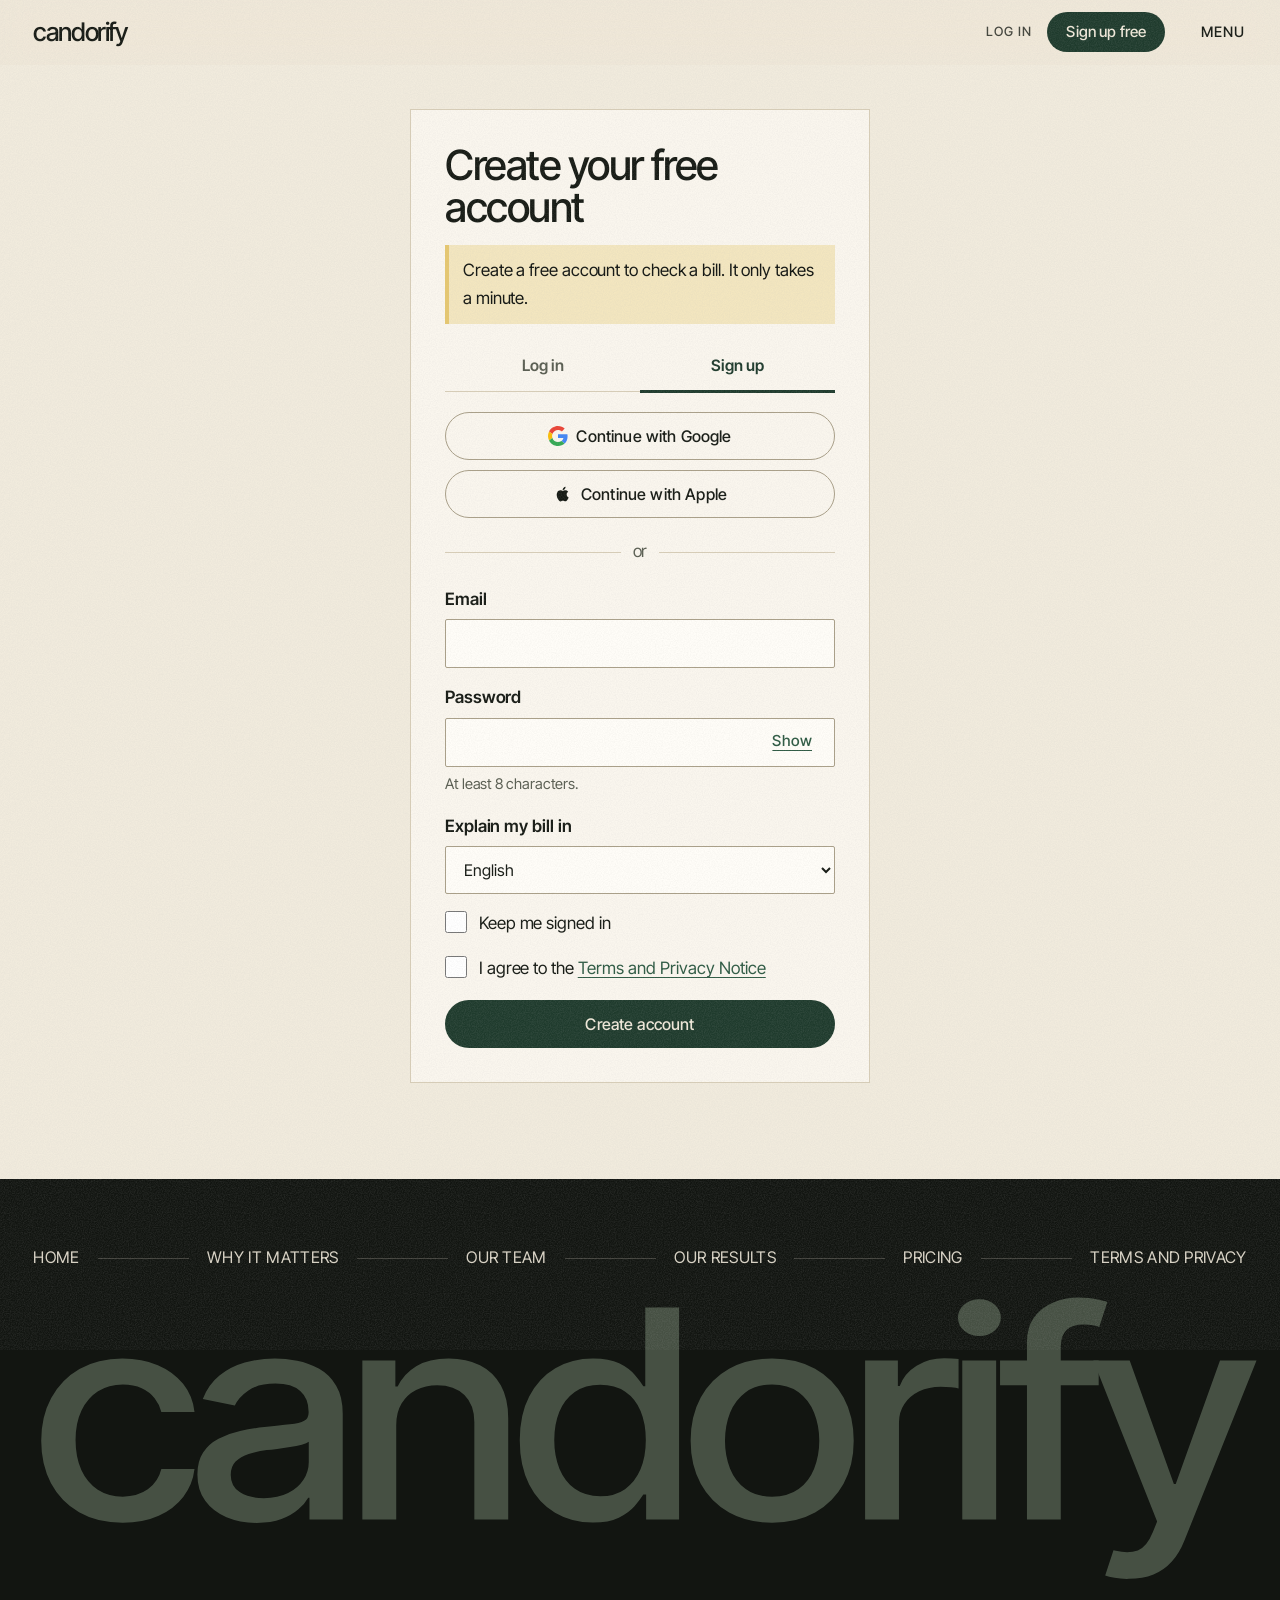
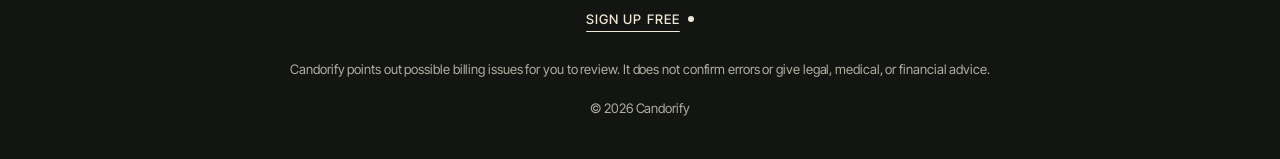
==== commit 92e67d57: "Lowercase frontend file names so they load on Linux and GitHub Pages" ====
--- a/frontend/bill.html
+++ b/frontend/bill.html
@@ -232,8 +232,13 @@
                 <div class="field"><label for="tpl-account">Account number</label><input id="tpl-account" type="text" /></div>
                 <div class="field"><label for="tpl-date">Date of service</label><input id="tpl-date" type="text" placeholder="2026-05-14" /></div>
               </div>
-              <div class="field"><label for="tpl-contact">Your email or phone</label><input id="tpl-contact" type="text" autocomplete="email" /></div>
-
+              <!-- vrajesh: email/phone is checked before the letter is written (see the script at the bottom) -->
+              <div class="field">
+                <label for="tpl-contact">Your email or phone</label>
+                <input id="tpl-contact" type="text" autocomplete="email" required aria-describedby="tpl-contact-hint tpl-contact-error" />
+                <p class="hint" id="tpl-contact-hint">So the hospital can reply. For example name@example.com or 555-123-4567.</p>
+                <p class="form-error" id="tpl-contact-error" role="alert" hidden>Enter a real email (name@example.com) or a phone number with at least 10 digits.</p>
+              </div>
               <label class="check">
                 <input id="tpl-use-ai" type="checkbox" />
                 <span>Write it with AI</span>
@@ -418,11 +423,41 @@
     </div>
   </aside>
   <div id="toast" role="status" aria-live="polite"></div>
-
+  <!-- vrajesh: blocks "Write my letter" until the email/phone looks real.
+       Runs before Main.js's click handler (capture phase) and stops it if the contact is invalid. -->
+  <script>
+    (function () {
+      function validContact(value) {
+        var v = (value || "").trim();
+        if (/^[^\s@]+@[^\s@]+\.[A-Za-z]{2,}$/.test(v)) return true;              // email: name@example.com
+        var digits = v.replace(/\D/g, "");
+        return /^\+?[\d\s().-]+$/.test(v) && digits.length >= 10 && digits.length <= 15;  // phone: 10-15 digits
+      }
+      function showError(show) {
+        var input = document.getElementById("tpl-contact");
+        var err = document.getElementById("tpl-contact-error");
+        if (input) input.setAttribute("aria-invalid", show ? "true" : "false");
+        if (err) err.hidden = !show;
+      }
+      document.addEventListener("click", function (e) {
+        if (!e.target.closest || !e.target.closest("#btn-write-letter")) return;
+        var input = document.getElementById("tpl-contact");
+        if (!input) return;
+        if (validContact(input.value)) { showError(false); return; }
+        e.preventDefault();
+        e.stopImmediatePropagation();   // Main.js never sees the click, so no letter is written
+        showError(true);
+        input.focus();
+      }, true);
+      document.addEventListener("input", function (e) {
+        if (e.target && e.target.id === "tpl-contact") showError(false);
+      });
+    })();
+  </script>
   <!-- mnm44: leave this empty on the website. the phone app swaps in the render link -->
   <script>window.CANDORIFY_API_BASE = "http://localhost:8000";</script>
-  <script src="assets/js/api.js"></script>
+  <script src="api.js"></script>
   <script src="main.js"></script>
-  <script src="assets/js/home.js"></script>
+  <script src="home.js"></script>
 </body>
 </html>
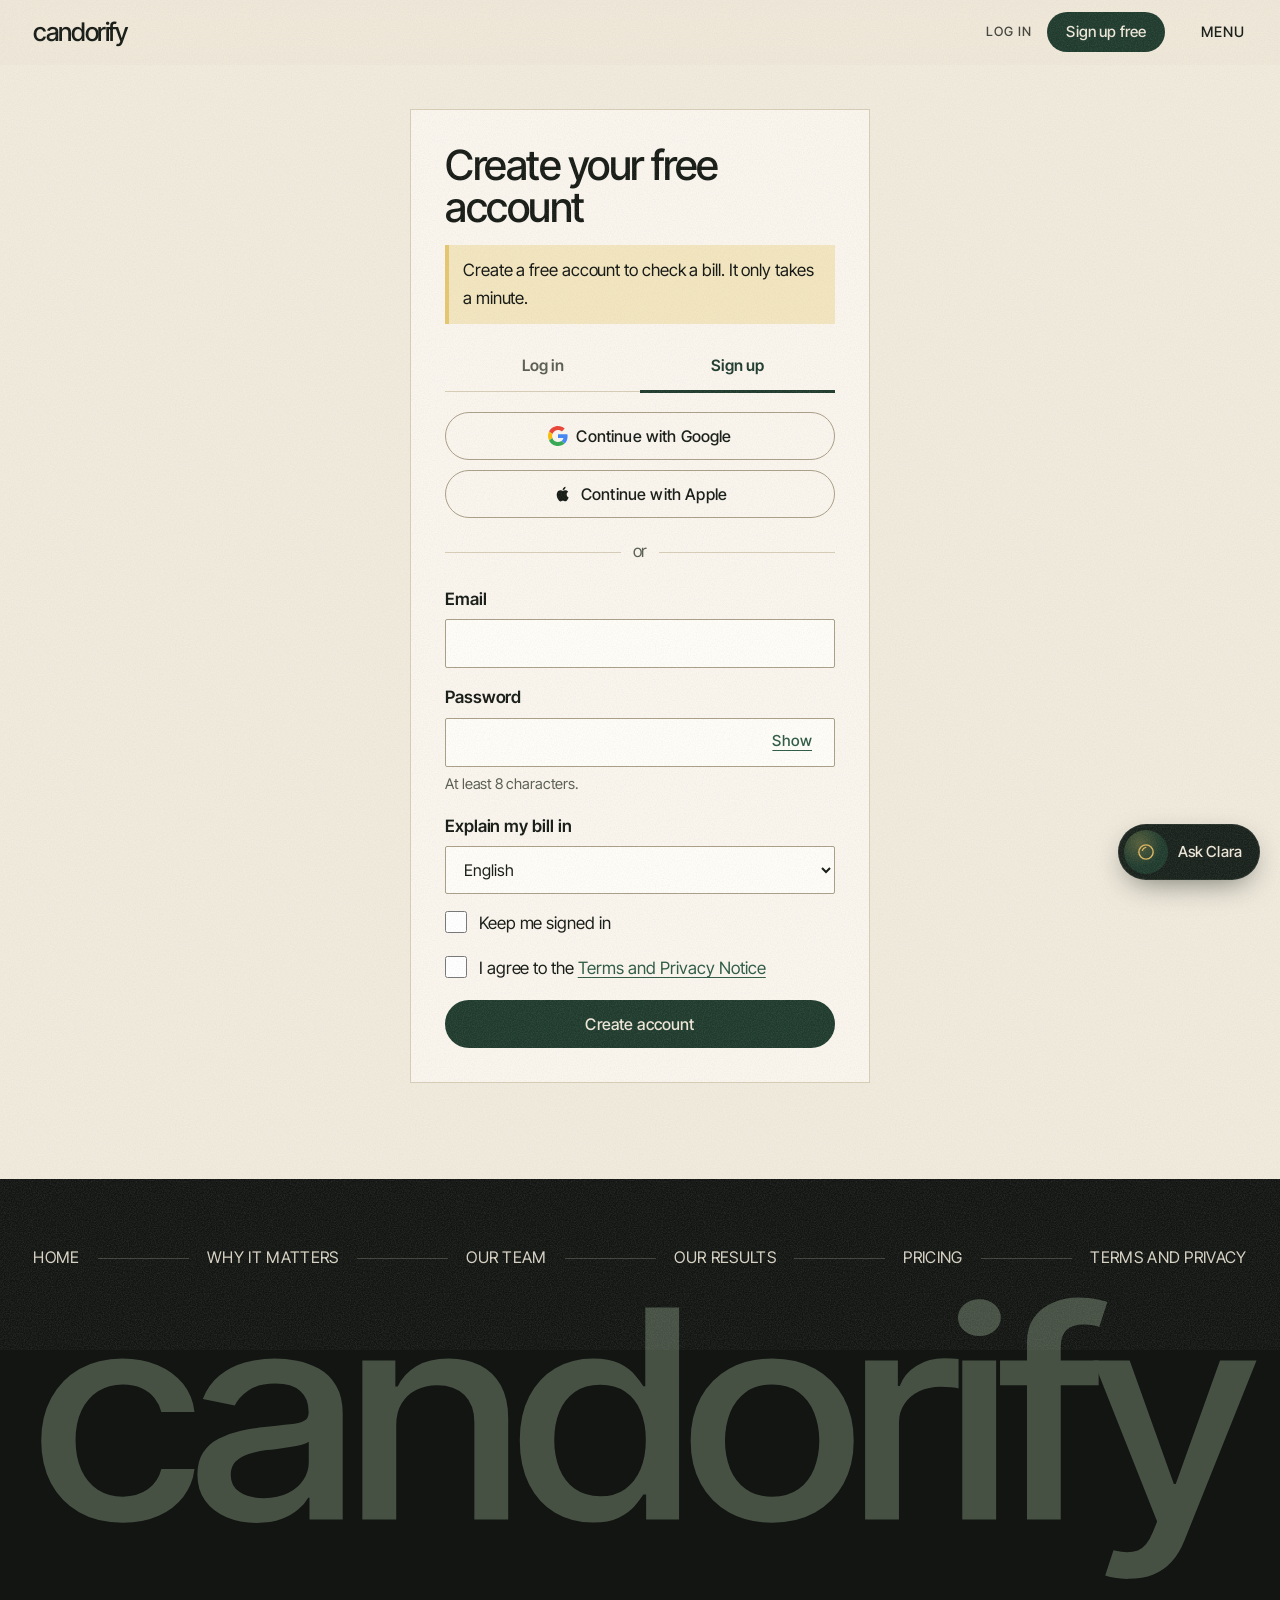
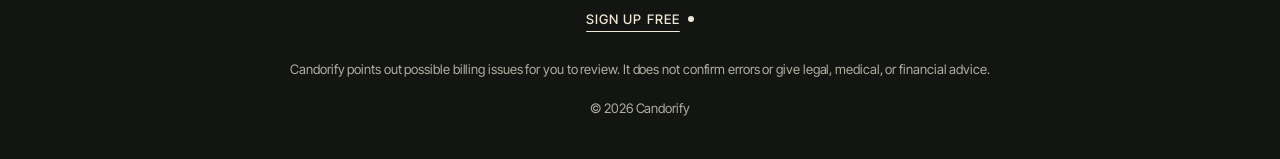
==== commit ff187c17: "EOB comparison, financial assistance (all states, Medicaid, help tooltips), Premium with Stripe, Bus" ====
--- a/frontend/bill.html
+++ b/frontend/bill.html
@@ -8,14 +8,14 @@
   <meta name="theme-color" content="#141813" />
   <link rel="preconnect" href="https://fonts.googleapis.com" />
   <link rel="preconnect" href="https://fonts.gstatic.com" crossorigin />
-  <!-- mnm44: our 2 fonts, inter tight for everything + instrument serif for the fancy italic bits -->
+  <!-- 2 fonts. inter tight + instrument serif (the italic one) -->
   <link href="https://fonts.googleapis.com/css2?family=Inter+Tight:ital,wght@0,300;0,400;0,500;0,600;1,400&family=Instrument+Serif:ital@0;1&display=swap" rel="stylesheet" />
   <link rel="stylesheet" href="styles.css" />
 </head>
 <body data-view="check">
   <a class="skip-link" href="#main">Skip to main content</a>
 
-  <!-- ================= HEADER ================= -->
+  <!-- HEADER -->
   <header class="site-header">
     <div class="container header-bar">
       <button type="button" class="brand" data-go="home" aria-label="Candorify home">candorify</button>
@@ -82,12 +82,36 @@
           </div>
         </div>
 
-        <!-- STEP 1 -->
+        <!-- step 1 -->
         <div class="step-panel" id="step-start">
           <div class="step-head">
             <h2>Upload your bill</h2>
             <p>It needs to be itemized, with every charge listed.</p>
           </div>
+
+          <!-- what u need before uploading. photo upload is coming later so pdf only for now -->
+          <section class="need-card" aria-labelledby="need-title">
+            <h3 id="need-title" class="need-title">What you'll need</h3>
+            <ol class="need-steps">
+              <li>
+                <span class="need-n" aria-hidden="true">01</span>
+                <strong>Ask for your itemized bill</strong>
+                <p>Contact the billing office of your hospital or doctor and ask for an itemized bill that lists every charge with its code. Under federal law (HIPAA), you have the right to a copy of your billing records, and they generally must respond within 30 days. <a href="https://www.hhs.gov/hipaa/for-professionals/privacy/guidance/access/index.html" target="_blank" rel="noopener">Your rights (HHS)</a></p>
+                <button type="button" class="link-btn" data-go="letters">We can write the request for you</button>
+              </li>
+              <li>
+                <span class="need-n" aria-hidden="true">02</span>
+                <strong>Get it as a PDF</strong>
+                <p>Ask them to email it or post it to your patient portal. It usually comes as a PDF. Save the PDF to your phone or computer.</p>
+              </li>
+              <li>
+                <span class="need-n" aria-hidden="true">03</span>
+                <strong>Upload it below</strong>
+                <p>One bill at a time, up to 5 MB. We read every charge and you check it before anything else happens.</p>
+              </li>
+            </ol>
+            <p class="need-soon">Only have it on paper? Take photos of it below, one per page. They're read on your device and never uploaded.</p>         
+            </section>
 
           <div class="upload-layout">
             <div class="panel upload-main">
@@ -128,7 +152,7 @@
           </div>
         </div>
 
-        <!-- STEP 2 -->
+        <!-- step 2 - charges -->
         <div class="step-panel" id="step-charges" hidden>
           <div class="step-head">
             <h2>Check the charges</h2>
@@ -138,7 +162,7 @@
           <div class="bill-sheet">
             <div class="form-row bill-meta">
               <div class="field">
-                <label for="rev-provider">Hospital</label>
+                <label for="rev-provider">Medical Facility</label>
                 <input id="rev-provider" type="text" autocomplete="off" />
               </div>
               <div class="field">
@@ -161,7 +185,7 @@
           </div>
         </div>
 
-        <!-- STEP 3 -->
+        <!-- step 3 / questions -->
         <div class="step-panel" id="step-questions" hidden>
           <div class="step-head">
             <h2>A few quick questions</h2>
@@ -176,7 +200,7 @@
           </form>
         </div>
 
-        <!-- STEP 4 -->
+        <!-- STEP 4 (review) -->
         <div class="step-panel" id="step-flags" hidden>
           <div class="step-head">
             <h2>What looks off</h2>
@@ -206,7 +230,7 @@
           </div>
         </div>
 
-        <!-- STEP 5 -->
+        <!-- step 5: the letter -->
         <div class="step-panel" id="step-letter" hidden>
           <div class="step-head">
             <h2>Your letter</h2>
@@ -226,7 +250,7 @@
               </div>
 
               <h3 class="sub-head">Your details</h3>
-              <div class="field"><label for="tpl-provider">Hospital</label><input id="tpl-provider" type="text" /></div>
+              <div class="field"><label for="tpl-provider">Medical Facility</label><input id="tpl-provider" type="text" /></div>
               <div class="field"><label for="tpl-patient">Your name</label><input id="tpl-patient" type="text" autocomplete="name" /></div>
               <div class="form-row">
                 <div class="field"><label for="tpl-account">Account number</label><input id="tpl-account" type="text" /></div>
@@ -265,8 +289,8 @@
           </div>
         </div>
 
-        <!-- STEP 6 -->
-        <!-- mnm44: the survey. these answers become the numbers on the our results page -->
+        <!-- step 6 -->
+        <!-- the survey!! these answers are what turn into the numbers on the our results page so pls dont change the field names w/o telling Vrajesh -->
         <div class="step-panel" id="step-finish" hidden>
           <form id="survey-form" novalidate>
             <div class="step-head">
@@ -345,8 +369,8 @@
     </div>
   </footer>
 
-  <!-- ================= MENU (full screen) ================= -->
-  <!-- mnm44: data-when="in" only shows when logged in, "out" only when logged out, no data-when = always -->
+  <!-- menu (full screen) -->
+  <!-- data-when "in" -> logged in only, "out" -> logged out only, none -> always -->
   <div class="menu-backdrop" id="menu-backdrop" hidden></div>
   <nav class="site-menu" id="site-menu" aria-label="Menu" hidden>
     <div class="menu-head">
@@ -386,7 +410,7 @@
   </nav>
 
 
-  <!-- Terms -->
+  <!-- terms -->
   <dialog id="terms-dialog" aria-labelledby="terms-title">
     <div class="dialog-head">
       <h2 id="terms-title" class="h3 no-margin">Terms and Privacy</h2>
@@ -401,7 +425,7 @@
   <div class="grain" aria-hidden="true"></div>
   <div class="scroll-progress" aria-hidden="true"><span id="scroll-bar"></span></div>
 
-  <!-- Code lookup drawer -->
+  <!-- code lookup drawer (slides in from the side) -->
   <div class="drawer-backdrop" id="drawer-backdrop" hidden></div>
   <aside class="drawer" id="lookup-drawer" role="dialog" aria-modal="true" aria-labelledby="lookup-title" hidden>
     <div class="drawer-head">
@@ -454,10 +478,17 @@
       });
     })();
   </script>
-  <!-- mnm44: leave this empty on the website. the phone app swaps in the render link -->
+  <!-- localhost = testing. swap to the render link before deploying, phone app does its own thing -->
   <script>window.CANDORIFY_API_BASE = "http://localhost:8000";</script>
   <script src="api.js"></script>
   <script src="main.js"></script>
+  <script src="photo.js" defer></script>
+  <script src="payments.js" defer></script>
+  <script src="eob.js" defer></script>
+  <script src="assistance.js" defer></script>
+  <script src="clara.js" defer></script>
   <script src="home.js"></script>
 </body>
 </html>
+
+<!-- heads up, we used some AI to help assist writing some of these features -->
--- a/frontend/styles.css
+++ b/frontend/styles.css
@@ -1,5 +1,5 @@
-/* mnm44: base styles for the app screens (login, the check flow, letters, pricing, account).
-   the new look + colors are further down this file and override the colors */
+/* base styles for the app pages: login, the check flow, letters, pricing, account
+   heads up the new look is further down and overrides a lot of the colors up here */
 :root {
   --slate: #213B3F;
   --slate-2: #2D4C51;
@@ -57,7 +57,7 @@
 .row { display: flex; gap: 10px; align-items: center; flex-wrap: wrap; }
 .auto-width { width: auto !important; }
 
-/* ---------- Header: the logo's slate block ---------- */
+/* header (the slate block w the logo) */
 .site-header { position: sticky; top: 0; z-index: 60; background: var(--slate); color: var(--offwhite); }
 .header-bar { display: flex; align-items: center; gap: 16px; min-height: 68px; }
 .brand {
@@ -83,7 +83,7 @@
 .header-user .badge-brand { background: var(--marker); color: var(--slate-ink); }
 .show-sm { display: none !important; }
 
-/* ---------- Buttons ---------- */
+/* --- buttons --- */
 .btn {
   display: inline-flex; align-items: center; justify-content: center; gap: 8px; white-space: nowrap;
   font: inherit; font-weight: 600; font-size: 1rem; line-height: 1.2;
@@ -112,13 +112,13 @@
 .badge { display: inline-flex; align-items: center; padding: 3px 12px; border-radius: 999px; font-size: .82rem; font-weight: 600; background: var(--mist); color: var(--slate); }
 .badge-brand { background: var(--marker); color: var(--slate-ink); }
 
-/* ---------- Surfaces ---------- */
+/* panels n cards */
 .view { padding: 44px 0 96px; }
 .view-home, .view-team { padding: 0; }
 .panel { background: var(--paper); border: 1.5px solid var(--line); padding: 28px; }
 .center-card { text-align: center; max-width: 520px; margin: 0 auto; padding: 44px 28px; border-top: 6px solid var(--slate); }
 
-/* ---------- Forms ---------- */
+/* form stuff */
 .field { margin-bottom: 16px; }
 .field > label, .legend { display: block; font-weight: 600; margin-bottom: 6px; padding: 0; }
 .hint { font-size: .92rem; color: var(--muted); margin: 6px 0 0; }
@@ -149,7 +149,7 @@
 .pill-option input:checked + span { background: var(--slate); border-color: var(--slate); color: var(--offwhite); font-weight: 600; }
 .pill-option input:focus-visible + span { box-shadow: var(--ring); }
 
-/* Segmented control: square tabs with an underline, not a rounded pill tray */
+/* tabs w an underline. tried the rounded pill version, looked off */
 .segmented { display: flex; gap: 0; margin-bottom: 20px; border-bottom: 1.5px solid var(--line); }
 .segmented label, .segmented > button { flex: 1; position: relative; }
 .segmented input { position: absolute; opacity: 0; }
@@ -163,14 +163,14 @@
 .money-input { display: flex; align-items: center; gap: 8px; max-width: 220px; }
 .money-input span { font-weight: 600; color: var(--muted); }
 
-/* ---------- Auth ---------- */
+/* login / sign up */
 .auth-wrap { max-width: 460px; margin: 0 auto; padding: 34px; border: 2px solid var(--slate); box-shadow: 10px 10px 0 var(--mist); }
 .oauth { display: grid; gap: 10px; }
 .divider { display: flex; align-items: center; gap: 12px; color: var(--muted); margin: 20px 0; }
 .divider::before, .divider::after { content: ""; flex: 1; height: 1px; background: var(--line); }
 .notice-box { padding: 12px 14px; background: var(--marker-soft); color: var(--slate-ink); border-left: 4px solid var(--marker); }
 
-/* ---------- App views ---------- */
+/* ===== app pages (check a bill, letters, lookup etc) ===== */
 #view-check, #view-letters, #view-results, #view-pricing, #view-account, #view-auth { background: var(--mist-2); min-height: calc(100vh - 68px); }
 .flow-top { margin-bottom: 34px; }
 .stepper { list-style: none; margin: 0; padding: 0; display: flex; gap: 4px; }
@@ -199,7 +199,7 @@
   .step-actions .link-btn { align-self: center; padding: 8px; }
 }
 
-/* Upload */
+/* upload */
 .upload-layout { display: grid; grid-template-columns: 1.6fr 1fr; gap: 0; align-items: stretch; border: 2px solid var(--slate); background: var(--paper); }
 .upload-layout .panel { border: 0; border-right: 2px solid var(--slate); }
 .dropzone { border: 2px dashed var(--line-strong); background: var(--mist-2); margin-bottom: 18px; transition: border-color .15s, background-color .15s; }
@@ -225,7 +225,7 @@
   .upload-layout .panel { border-right: 0; border-bottom: 2px solid var(--slate); }
 }
 
-/* Charges: one printed bill with rows */
+/* charges step, made to look like one printed bill w rows */
 .bill-sheet { background: var(--paper); border: 1px solid var(--line); padding: 28px 30px 24px; box-shadow: 10px 10px 0 rgba(33, 59, 63, .1); }
 .bill-meta { padding-bottom: 8px; border-bottom: 2px solid var(--ink); margin-bottom: 4px; }
 .line-list { display: flex; flex-direction: column; }
@@ -260,10 +260,10 @@
   .line-edit .span-2 { grid-column: 1 / -1; }
 }
 
-/* Highlighter marks */
+/* highlighter marks */
 mark, .flag-kind { background: linear-gradient(100deg, transparent 2%, var(--marker) 4% 96%, transparent 98%); color: var(--slate-ink); font-weight: 600; padding: 1px 6px; }
 
-/* Questions */
+/* questions */
 .q-list { display: flex; flex-direction: column; gap: 14px; }
 .question { background: var(--paper); border: 1.5px solid var(--line); border-left: 4px solid var(--slate); padding: 22px 24px; }
 .question legend { float: left; width: 100%; font-weight: 600; font-size: 1.08rem; padding: 0; margin-bottom: 4px; }
@@ -272,8 +272,8 @@
 .question input[type="number"] { max-width: 160px; }
 .survey-more { margin-top: 14px; }
 
-/* Flags */
-/* mnm44: the cards on the review step that say what looks off */
+/* flags */
+/* review step cards aka the "this looks off" boxes */
 .flag-summary { font-family: var(--display); font-weight: 600; font-size: 1.6rem; color: var(--slate); margin-bottom: 16px; }
 .flag-list { display: flex; flex-direction: column; gap: 14px; }
 .flag-card { background: var(--paper); border: 1.5px solid var(--line); padding: 22px 24px; position: relative; }
@@ -304,7 +304,7 @@
 .explain-item { background: var(--paper); padding: 12px 14px; border: 1px solid var(--line); }
 .loading { color: var(--muted); font-style: italic; margin-top: 12px; }
 
-/* Letter */
+/* letter */
 .letter-grid { display: grid; grid-template-columns: .9fr 1.1fr; gap: 24px; align-items: start; }
 .paper-letter { background: var(--paper); border: 1px solid var(--line); padding: 28px 30px; box-shadow: 10px 10px 0 rgba(33, 59, 63, .1); }
 .paper-letter textarea { border-style: dashed; }
@@ -316,7 +316,7 @@
 .item-row .row { justify-content: space-between; margin-bottom: 8px; }
 @media (max-width: 860px) { .letter-grid { grid-template-columns: 1fr; } }
 
-/* Pricing / results / account */
+/* pricing + results + account */
 .price-grid { display: grid; grid-template-columns: 1fr 1fr; gap: 0; max-width: 820px; border: 2px solid var(--slate); }
 .price-grid .panel { border: 0; }
 .price-grid .panel + .panel { border-left: 2px solid var(--slate); }
@@ -327,6 +327,19 @@
 .check-list li { position: relative; padding: 7px 0 7px 30px; border-bottom: 1px dashed var(--line); }
 .check-list li::before { content: ""; position: absolute; left: 6px; top: 13px; width: 7px; height: 12px; border: solid var(--teal); border-width: 0 2.5px 2.5px 0; transform: rotate(45deg); }
 @media (max-width: 700px) { .price-grid { grid-template-columns: 1fr; } .price-grid .panel + .panel { border-left: 0; border-top: 2px solid var(--slate); } }
+/* 3 plans. each card is a flex column so the button + note always land at the bottom and line up across all 3 */
+.price-grid-3 { grid-template-columns: repeat(3, minmax(0, 1fr)); max-width: 1180px; }
+.price-card { display: flex; flex-direction: column; }
+.price-card .check-list { flex: 1; }
+.price-card .h3 { margin-bottom: 4px; }
+.price-for { color: var(--muted); margin-bottom: 10px; }   /* who it's for, right under the plan name */
+/* biz has no price yet so it just says coming soon. same height as a real price so the lists dont jump around */
+.price-tbd { color: var(--muted); }
+.price-tbd span { font-size: 1.6rem; font-weight: 500; }
+@media (min-width: 901px) { .price-grid-3 .price-for { line-height: 1.5; min-height: 3em; } }   /* forces 2 lines on desktop. "package deal: for self-insured employers" wraps and was pushing that list down lol */
+.price-foot { display: grid; gap: 10px; }
+.price-foot .hint { margin: 0; min-height: 3.4em; line-height: 1.6; }   /* room for 2 lines of note in every card -> buttons stay lined up */
+@media (max-width: 900px) { .price-grid-3 { grid-template-columns: 1fr; } .price-grid-3 .panel + .panel { border-left: 0; border-top: 2px solid var(--slate); } }
 .stat-grid { display: grid; grid-template-columns: repeat(3, 1fr); gap: 0; margin-top: 24px; border: 1.5px solid var(--slate); }
 .stat { padding: 22px; border-right: 1px solid var(--line); }
 .stat:last-child { border-right: 0; }
@@ -344,7 +357,7 @@
 .done-mark { width: 64px; height: 64px; border-radius: 50%; background: var(--marker); margin: 0 auto 16px; position: relative; }
 .done-mark::after { content: ""; position: absolute; left: 23px; top: 13px; width: 14px; height: 26px; border: solid var(--slate-ink); border-width: 0 4px 4px 0; transform: rotate(45deg); }
 
-/* Drawer, dialog, toast */
+/* drawer, popup dialog, toast */
 .drawer-backdrop { position: fixed; inset: 0; background: rgba(20, 38, 41, .45); z-index: 80; }
 .drawer { position: fixed; top: 0; right: 0; bottom: 0; width: min(440px, 100%); z-index: 90; background: var(--paper); border-left: 2px solid var(--slate); display: flex; flex-direction: column; transform: translateX(100%); transition: transform .25s ease; }
 .drawer.is-open { transform: none; }
@@ -369,7 +382,7 @@
 .site-footer { background: var(--slate); color: var(--on-slate); padding: 44px 0; font-size: .95rem; }
 .site-footer .link-btn { color: var(--offwhite); }
 
-/* Phones */
+/* phones */
 @media (max-width: 760px) {
   .hide-sm { display: none !important; }
   .show-sm { display: inline-flex !important; }
@@ -392,17 +405,17 @@
   .public-nav .nav-link { padding: 10px 8px; }
 }
 
-/* mnm44: turns off ALL animations for ppl who ask their device for less motion */
+/* if someone's device is set to reduce motion we kill ALL animations. accessibility thing, pls dont remove */
 @media (prefers-reduced-motion: reduce) {
   *, *::before, *::after { animation: none !important; transition: none !important; }
 }
 
 
-/* Number questions: "Not sure" pill beside the field */
+/* number qs: "not sure" pill next to the box */
 .num-row { display: flex; flex-wrap: wrap; align-items: center; gap: 12px; }
 .num-row input[type="number"] { max-width: 160px; margin: 0; }
 .num-row input[type="number"]:disabled { opacity: .45; }
-/* Sample bill settings (from the old "Try a demo bill" page) */
+/* sample bill settings (leftover from the old try-a-demo page but still used) */
 .sample-opts { padding: 14px 28px 22px; font-size: .92rem; }
 .sample-opts summary { cursor: pointer; color: var(--teal); font-weight: 600; padding: 6px 0; }
 .sample-opts label:not(.check) { display: block; margin: 10px 0 6px; font-weight: 600; }
@@ -410,9 +423,12 @@
 .sample-opts .check { margin: 12px 0 4px; }
 
 
-/* mnm44: the whole new look lives here. inspired by studio-noun.com (grain, giant wordmark,
-   sliding cards, glass box, big menu) but in our beige, green and black.
-   rule of thumb: boxes holding stuff are square, buttons you tap are round */
+/* ======================================================
+   NEW LOOK starts here !!
+   vibe was studio-noun.com (grain, giant wordmark, sliding cards, glass box, big menu)
+   but in our beige / green / black
+   rule we went with -> boxes that hold stuff = square, buttons u tap = round
+   ====================================================== */
 :root {
   --beige: #EFE8D9;
   --beige-2: #E5DCC8;
@@ -427,7 +443,7 @@
   --clay: #B9643A;
   --hh: 64px;
 
-  /* mnm44: the app screens use these old names, i just pointed them at the new colors */
+  /* the app pages still use the old color names. didnt wanna rename everything so i pointed them at the new colors. Nat if u see weird colors on the app pages it's prob here */
   --slate: #1F3B2D;
   --slate-2: #2E5A43;
   --slate-ink: #121511;
@@ -451,7 +467,7 @@
   --ease: cubic-bezier(.2, .7, .2, 1);
 }
 
-/* ---------- Base ---------- */
+/* ===== base ===== */
 body { background: var(--beige); color: var(--ink); font-family: var(--body); font-size: 1.0625rem; letter-spacing: -.005em; line-height: 1.6; }
 h1, h2, h3, .h2, .h3 { font-family: var(--display); font-weight: 500; letter-spacing: -.035em; color: var(--ink); line-height: 1.02; }
 h1 { font-size: clamp(2.4rem, 5vw, 4rem); }
@@ -469,7 +485,7 @@
 .cap-body { font-size: .92rem; font-weight: 400; letter-spacing: .045em; text-transform: uppercase; line-height: 1.6; margin: 0; max-width: 46ch; }
 .cap-body em { font-family: var(--serif); font-style: italic; text-transform: none; font-size: 1.35em; letter-spacing: 0; }
 
-/* mnm44: the little film grain over the whole site. pointer-events none so it never blocks clicks */
+/* film grain over the whole site. pointer-events none so it never blocks clicks */
 .grain {
   position: fixed; inset: -50%; width: 200%; height: 200%; z-index: 300; pointer-events: none; opacity: .16;
   background-image: url("data:image/svg+xml,%3Csvg xmlns='http://www.w3.org/2000/svg' width='240' height='240'%3E%3Cfilter id='n'%3E%3CfeTurbulence type='fractalNoise' baseFrequency='.85' numOctaves='3' stitchTiles='stitch'/%3E%3CfeColorMatrix values='0 0 0 0 .5 0 0 0 0 .5 0 0 0 0 .5 0 0 0 1.4 -.45'/%3E%3C/filter%3E%3Crect width='100%25' height='100%25' filter='url(%23n)'/%3E%3C/svg%3E");
@@ -480,14 +496,14 @@
   60% { transform: translate(-4%, -1%); } 80% { transform: translate(3%, 3%); } 100% { transform: translate(0, 0); }
 }
 
-/* Tick bars */
+/* tick bars */
 .ticks { display: inline-flex; gap: 3px; height: 14px; align-items: stretch; flex: none; }
 .ticks i { width: 1px; background: currentColor; opacity: .3; transition: opacity .2s; }
 .ticks i.on { opacity: 1; }
 .nh-checks .ticks i { animation: tick 2.6s ease-in-out infinite; animation-delay: calc(var(--i) * 70ms); }
 @keyframes tick { 0%, 100% { opacity: .25; } 35% { opacity: 1; } }
 
-/* ---------- Buttons ---------- */
+/* buttons (home look) */
 .btn { border-radius: 999px; border: 1px solid transparent; box-shadow: none; font-family: var(--body); font-weight: 500; letter-spacing: .01em; min-height: 48px; padding: 12px 26px; transition: background-color .2s, color .2s, transform .2s var(--ease); }
 .btn:active:not(:disabled) { transform: scale(.98); }
 .btn-sm { min-height: 40px; padding: 8px 18px; font-size: .95rem; }
@@ -512,7 +528,7 @@
 .text-link:hover { text-decoration-thickness: 2px; }
 .text-link .dot { width: 6px; height: 6px; border-radius: 50%; background: currentColor; display: inline-block; }
 
-/* ---------- Header ---------- */
+/* header (home) */
 .site-header { position: sticky; top: 0; z-index: 60; background: rgba(239, 232, 217, .88); color: var(--ink); backdrop-filter: blur(14px) saturate(1.1); -webkit-backdrop-filter: blur(14px) saturate(1.1); border-bottom: 1px solid transparent; transition: background-color .35s, color .35s, border-color .35s; }
 .site-header.is-scrolled { border-bottom-color: var(--line); }
 .site-header .header-bar { max-width: 1680px; min-height: var(--hh); padding-left: clamp(16px, 2.6vw, 40px); padding-right: clamp(16px, 2.6vw, 40px); }
@@ -532,11 +548,11 @@
 }
 .menu-btn:hover { opacity: .7; }
 
-/* mnm44: pulls the hero up under the header so the green runs all the way to the top */
+/* pulls the hero up under the header so the green goes all the way to the top */
 #view-home { margin-top: calc(-1 * var(--hh)); }
 
-/* ---------- Home: hero ---------- */
-/* No photos for now: the hero, gallery and panels use soft gradients in the brand colours. */
+/* ===== HOME: hero ===== */
+/* no photos here yet, it's all soft gradients in the brand colors */
 .nh { position: relative; isolation: isolate; overflow: hidden; min-height: 100svh; display: flex; flex-direction: column; color: var(--beige); background: var(--night); padding-top: calc(var(--hh) + 18px); }
 .nh-bg {
   position: absolute; inset: -8%; z-index: -1; transform: scale(1.15); will-change: transform;
@@ -555,13 +571,26 @@
 }
 @keyframes drift { from { transform: translate(-18%, -6%); } to { transform: translate(22%, 12%); } }
 .nh-top { display: flex; justify-content: space-between; align-items: flex-start; gap: 20px; padding-top: 18px; }
-.nh-tag { margin-left: 18vw; }
+.nh-tag { margin-left: 0; }   /* lined up w the left edge now, it was floating in the middle before */
 .nh-clock { font-size: 1rem; letter-spacing: .02em; text-transform: none; }
-.nh-mid { display: grid; grid-template-columns: minmax(0, 1fr) minmax(260px, 400px); gap: 32px 6vw; align-items: end; margin-top: auto; padding-top: 9vh; }
-.nh-title { color: var(--beige); font-weight: 400; font-size: clamp(2.3rem, 4.6vw, 4.6rem); letter-spacing: -.045em; line-height: .98; max-width: 15ch; margin: 0; }
+.nh-mid { display: grid; grid-template-columns: minmax(300px, 560px) minmax(0, 1fr); gap: 36px 6vw; align-items: end; margin-top: auto; padding-top: 9vh; }
+/* 80% stat lives on the right, right-aligned */
+.nh-lead { justify-self: end; text-align: right; }
+.nh-lead .nh-title { margin-left: auto; }
+/* left side: slogan then the "medical bills are often wrong" lines. kept it short on purpose */
+.nh-slogan { color: var(--ochre); font-size: .95rem; letter-spacing: .1em; font-weight: 600; }
+.nh-promise { margin: 0; color: var(--beige); font-size: clamp(1.45rem, 2.1vw, 2.15rem); line-height: 1.15; letter-spacing: -.03em; text-wrap: balance; }
+.nh-body { max-width: 44ch; opacity: .9; font-size: clamp(.95rem, 1.2vw, 1.1rem); }
+/* row under the big wordmark: what we do (left) + the buttons (right). stacks on phones */
+.nh-after { display: flex; flex-wrap: wrap; align-items: center; justify-content: space-between; gap: 20px 40px; margin-top: 4vh; }
+.nh-title { color: var(--beige); font-weight: 400; font-size: clamp(2.1rem, 4vw, 4rem); letter-spacing: -.045em; line-height: 1; max-width: 17ch; margin: 0; text-wrap: balance; }
+/* the huge "up to 80%". it counts up from 0 on load (see home.js) */
+.nh-stat { display: block; margin-bottom: .12em; font-size: 2.15em; line-height: .88; letter-spacing: -.06em; color: var(--sage-pale); }
+.nh-src { margin-top: 18px; }
+.nh-src a { color: inherit; }
 .nh-side { display: grid; gap: 22px; padding-bottom: 6px; }
 .nh-cta { display: flex; flex-wrap: wrap; align-items: center; gap: 14px 26px; }
-.nh-checks { margin-top: 7vh; }
+.nh-checks { position: relative; margin-top: 6vh; padding-bottom: 5vh; }   /* "what we check" sits under the candorify wordmark now */
 .nh-checks-head { display: flex; align-items: center; gap: 14px; margin-bottom: 26px; }
 .nh-check-list { list-style: none; margin: 0; padding: 0; display: grid; grid-template-columns: repeat(6, minmax(0, 1fr)); gap: 0 16px; }
 .nh-check-list button {
@@ -570,11 +599,11 @@
 }
 .nh-check-list button span { font-size: .8rem; opacity: .6; }
 .nh-check-list button:hover { opacity: 1; transform: translateY(-3px); }
-.nh-word { width: calc(100% - 2 * clamp(16px, 2.6vw, 40px)); height: auto; margin: 2vh auto -1.2vw; overflow: visible; pointer-events: none; }
+.nh-word { width: calc(100% - 2 * clamp(16px, 2.6vw, 40px)); height: auto; margin: 7vh auto 0; overflow: visible; pointer-events: none; }
 .nh-word text, .foot-word text { font-family: var(--body); font-weight: 500; font-size: 240px; letter-spacing: -.04em; }
 .nh-word text { fill: var(--sage-pale); }
 
-/* ---------- Home: about table ---------- */
+/* home - about table */
 .ninfo { display: grid; grid-template-columns: minmax(0, 1fr) minmax(0, 1.1fr); gap: 48px 8vw; padding-top: clamp(80px, 14vh, 160px); padding-bottom: clamp(40px, 8vh, 90px); }
 .ninfo-left { display: grid; gap: 22px; align-content: start; }
 .ninfo-left .cap-body { margin-top: 20px; }
@@ -584,16 +613,14 @@
 .ninfo-table dt { font-size: .78rem; letter-spacing: .08em; text-transform: uppercase; color: var(--muted); font-weight: 500; }
 .ninfo-table dd { margin: 0; font-size: .86rem; letter-spacing: .06em; text-transform: uppercase; }
 
-/* ---------- Home: split statements ---------- */
+/* split statements (big 2-sided text, the dark "four steps" one uses it) */
 .nsay { display: grid; grid-template-columns: 1fr 1fr; align-items: end; gap: 24px; padding-top: clamp(50px, 10vh, 120px); padding-bottom: clamp(60px, 12vh, 140px); }
 .nsay-l, .nsay-r { margin: 0; font-size: clamp(3rem, 9.6vw, 9.4rem); font-weight: 400; letter-spacing: -.055em; line-height: .86; text-transform: uppercase; color: var(--green); }
 .nsay-r { text-align: right; }
-.nsay-src { grid-column: 1 / -1; margin-top: 14px; }
-.nsay-src a { color: inherit; }
 .nsay-dark { max-width: none; background: var(--night); }
 .nsay-dark .nsay-l, .nsay-dark .nsay-r { color: var(--sage); }
 
-/* ---------- Home: why list (like an awards list) ---------- */
+/* why it matters list. styled kinda like an awards list */
 .nlist { padding-bottom: clamp(70px, 12vh, 140px); }
 .nlist-rows { list-style: none; margin: 18px 0 0; padding: 0; border-top: 1px solid var(--line); }
 .nlist-rows li { display: grid; grid-template-columns: minmax(0, 1fr) minmax(200px, 360px) 120px; gap: 24px; align-items: center; padding: 20px 0; border-bottom: 1px solid var(--line); position: relative; }
@@ -606,36 +633,46 @@
 .nlist-year a { color: inherit; }
 .nlist-cta { display: flex; flex-wrap: wrap; align-items: center; justify-content: space-between; gap: 18px 30px; margin-top: 44px; }
 
-/* ---------- Home: sideways gallery ---------- */
-/* mnm44: the section is extra tall on purpose, scrolling thru it is what slides the cards */
+/* ===== sideways gallery (what we look for) ===== */
+/* section is extra tall on purpose, scrolling thru it is what slides the cards */
 .ngal { position: relative; background: var(--night); color: var(--beige); }
-.ngal-pin { position: sticky; top: 0; height: 100vh; height: 100svh; overflow: hidden; display: grid; grid-template-rows: auto minmax(0, 1fr) auto; padding: calc(var(--hh) + 14px) 0 26px; }
-.ngal-title { margin: 0; padding: 0 clamp(16px, 2.6vw, 40px); color: var(--sage-pale); font-size: clamp(2.2rem, 4.8vw, 4.4rem); font-weight: 400; letter-spacing: -.045em; text-transform: uppercase; line-height: 1; }
-.ngal-window { min-height: 0; display: flex; align-items: center; overflow: hidden; }
-.ngal-track { list-style: none; margin: 0; display: flex; align-items: center; gap: clamp(28px, 5vw, 96px); padding: 0 clamp(20px, 8vw, 140px) 0 38vw; will-change: transform; transform-origin: center; }
-.ngal-card { flex: none; width: clamp(210px, 20vw, 320px); transition: transform .8s var(--ease); }
-.ngal-card:nth-child(3n+1) { transform: translateY(9%) rotate(-1.4deg); }
-.ngal-card:nth-child(3n+2) { transform: translateY(-11%) rotate(1deg); }
-.ngal-card:nth-child(3n) { transform: translateY(4%) rotate(.5deg); }
+/* title, cards, caption right under. leftover space goes to the bottom so the caption never gets cut off */
+.ngal-pin { position: sticky; top: 0; height: 100vh; height: 100svh; overflow: hidden; display: grid; grid-template-rows: auto auto auto minmax(0, 1fr); padding: calc(var(--hh) + 14px) 0 20px; }
+.ngal-title { margin: 0; padding: 0 clamp(16px, 2.6vw, 40px); color: var(--sage-pale); font-size: clamp(2rem, min(4.2vw, 6.5vh), 4rem); font-weight: 400; letter-spacing: -.045em; text-transform: uppercase; line-height: 1; }
+.ngal-window { min-height: 0; display: flex; align-items: center; overflow: hidden; padding: 5vh 0 4vh; }   /* padding = room for the tilted cards */
+.ngal-track { list-style: none; margin: 0; display: flex; align-items: center; gap: clamp(56px, 9vw, 170px); padding: 0 clamp(20px, 8vw, 140px) 0 38vw; will-change: transform; transform-origin: center; }
+/* card size goes off screen height. biggest we can get while the caption still fits on short laptops (tested 1080 / 900 / 720 tall) */
+.ngal-card { flex: none; width: clamp(190px, min(30vw, calc(50vh - 100px)), 460px); transition: transform .8s var(--ease); }
+.ngal-card:nth-child(3n+1) { transform: translateY(3%) rotate(-1.4deg); }
+.ngal-card:nth-child(3n+2) { transform: translateY(-5%) rotate(1deg); }
+.ngal-card:nth-child(3n) { transform: translateY(1%) rotate(.5deg); }
 .frame-card { margin: 0; padding: 12px; border: 1px solid rgba(239, 232, 217, .2); background: rgba(239, 232, 217, .02); transition: border-color .4s; }
 .ngal-card.is-active .frame-card { border-color: rgba(239, 232, 217, .55); }
-.ngal-img { aspect-ratio: 4 / 5; display: flex; align-items: flex-end; padding: 14px 16px; background: radial-gradient(70% 60% at 30% 25%, rgba(214, 190, 140, .35), transparent 70%), linear-gradient(150deg, #3A5A47, #1E2A22); }
+.ngal-img { aspect-ratio: 4 / 5; background: radial-gradient(70% 60% at 30% 25%, rgba(214, 190, 140, .35), transparent 70%), linear-gradient(150deg, #3A5A47, #1E2A22); }
 .ngal-card:nth-child(2) .ngal-img { background: radial-gradient(70% 60% at 70% 30%, rgba(167, 191, 162, .4), transparent 70%), linear-gradient(160deg, #2C4436, #141A15); }
 .ngal-card:nth-child(3) .ngal-img { background: radial-gradient(70% 60% at 40% 70%, rgba(221, 182, 95, .3), transparent 70%), linear-gradient(140deg, #34503F, #18211B); }
 .ngal-card:nth-child(4) .ngal-img { background: radial-gradient(70% 60% at 65% 65%, rgba(214, 190, 140, .3), transparent 70%), linear-gradient(170deg, #263B2F, #121511); }
 .ngal-card:nth-child(5) .ngal-img { background: radial-gradient(70% 60% at 25% 70%, rgba(167, 191, 162, .35), transparent 70%), linear-gradient(130deg, #3A5A47, #18211B); }
 .ngal-card:nth-child(6) .ngal-img { background: radial-gradient(70% 60% at 75% 25%, rgba(221, 182, 95, .28), transparent 70%), linear-gradient(155deg, #2E4A3A, #141A15); }
-.ngal-img span { font-family: var(--serif); font-style: italic; font-size: clamp(4rem, 7vw, 6.5rem); line-height: .8; color: var(--beige); opacity: .85; }
-.frame-card figcaption { margin-top: 12px; }
-.frame-card figcaption i { font-family: var(--serif); font-size: 1.05rem; letter-spacing: 0; margin-right: 4px; }
+/* number top corner, title at the bottom, middle stays empty for a photo later */
+.ngal-img { position: relative; overflow: hidden; display: grid; align-content: end; align-items: flex-end; justify-items: center; padding: 20px 16px 22px; text-align: center; }
+.ngal-photo { position: absolute; inset: 0; width: 100%; height: 100%; object-fit: cover; }
+.ngal-img::after { content: ""; position: absolute; left: 0; right: 0; bottom: 0; height: 45%; background: linear-gradient(transparent, rgba(18, 21, 17, .7)); pointer-events: none; }   /* dark fade so the title's still readable once a photo is behind it */
+.ngal-num { z-index: 1; position: absolute; top: 14px; left: 16px; font-family: var(--serif); font-style: italic; font-size: clamp(1.8rem, 2.6vw, 2.6rem); line-height: 1; color: var(--beige); opacity: .85; }
+.ngal-card-title { position: relative; z-index: 1; font-size: clamp(1.15rem, 1.9vw, 1.8rem); font-weight: 500; letter-spacing: .06em; line-height: 1.2; text-transform: uppercase; color: var(--beige); }
+.frame-card figcaption { margin-top: 0; }
 .ngal-card-text { position: absolute; width: 1px; height: 1px; overflow: hidden; clip: rect(0 0 0 0); white-space: nowrap; }
-.ngal-foot { display: flex; justify-content: space-between; align-items: flex-end; gap: 30px; padding: 0 clamp(16px, 2.6vw, 40px); }
-.ngal-cap { text-align: right; max-width: 430px; }
+/* caption under the cards = centered + bigger. professors said it was hard to read before */
+/* tick bar shows how far thru the 6 cards u are. its own row under the caption so it doesnt crash into the text */
+.ngal-foot { display: flex; flex-direction: column; align-items: center; gap: 18px; padding: 0 clamp(16px, 2.6vw, 40px); }
+.ngal-foot .ticks { order: 2; width: 100%; justify-content: space-between; margin-top: 4px; }   /* under the caption */
+.ngal-cap { text-align: center; max-width: 680px; }
 .ngal-cap p { margin: 0; }
-.ngal-name { font-family: var(--serif); font-size: clamp(2.1rem, 3.4vw, 3.3rem); line-height: 1; letter-spacing: -.01em; margin: 6px 0 10px !important; color: var(--beige); }
-.ngal-text { font-size: .98rem; line-height: 1.5; opacity: .88; }
-.ngal-ex { margin-top: 10px !important; font-size: .95rem; color: var(--ochre); }
-.ngal-ex .cap { color: var(--beige); opacity: .7; margin-right: 6px; }
+.ngal-cap .cap { font-size: .9rem; }
+.ngal-name { font-family: var(--serif); font-size: clamp(2.2rem, min(3.6vw, 5.5vh), 3.6rem); line-height: 1; letter-spacing: -.01em; margin: 6px 0 12px !important; color: var(--beige); }
+.ngal-text { font-size: clamp(1.1rem, 1.4vw, 1.3rem); line-height: 1.5; opacity: .92; text-wrap: balance; }
+.ngal-ex { margin-top: 12px !important; font-size: clamp(1.05rem, 1.3vw, 1.2rem); color: var(--ochre); }
+.ngal-ex .cap { color: var(--beige); opacity: .75; margin-right: 6px; }
 .ngal-cap.swap > * { animation: capIn .55s var(--ease) both; }
 .ngal-cap.swap > *:nth-child(2) { animation-delay: .05s; }
 .ngal-cap.swap > *:nth-child(3) { animation-delay: .1s; }
@@ -647,7 +684,7 @@
 .ngal.is-static .ngal-card { transform: none; scroll-snap-align: start; }
 .ngal.is-static .ngal-card-text { position: static; width: auto; height: auto; clip: auto; white-space: normal; display: block; margin-top: 8px; font-size: .92rem; line-height: 1.5; }
 
-/* ---------- Home: turning glass box ---------- */
+/* home - spinning glass box */
 .nbox { position: relative; height: 420vh; color: var(--beige); background: radial-gradient(70% 60% at 72% 45%, #2C4A38 0%, #1A2820 55%, var(--night) 100%); }
 .nbox-pin { position: sticky; top: 0; height: 100vh; height: 100svh; overflow: hidden; }
 .nbox-side { position: absolute; left: clamp(16px, 2.6vw, 40px); top: calc(var(--hh) + 16px); display: grid; gap: 12px; z-index: 2; }
@@ -685,7 +722,7 @@
 .nbox.is-static .nbox-cube { height: auto; margin: 0 auto; display: grid; gap: 18px; transform: none !important; }
 .nbox.is-static .nbox-face { position: relative; transform: none; opacity: 1; min-height: 230px; }
 
-/* ---------- Home: what you get back ---------- */
+/* ===== what you get back ===== */
 .ncases { padding-top: clamp(80px, 14vh, 160px); background: var(--beige); }
 .ncases > h2 { margin-bottom: 8vh; }
 .ncase { position: relative; }
@@ -697,9 +734,9 @@
   content: ""; position: absolute; inset: 0;
   background: radial-gradient(60% 70% at 25% 30%, rgba(214, 190, 140, .28), transparent 70%), radial-gradient(55% 60% at 80% 75%, rgba(167, 191, 162, .22), transparent 70%), linear-gradient(150deg, #2E4A3A, #16201A);
 }
-.ncase-inner { position: relative; min-height: 100vh; min-height: 100svh; display: flex; align-items: center; justify-content: flex-end; padding-top: 80px; padding-bottom: 80px; }
-
-/* Code and language card */
+.ncase-inner { position: relative; min-height: 100vh; min-height: 100svh; display: flex; align-items: center; justify-content: center; padding-top: 80px; padding-bottom: 80px; }
+
+/* code + language card */
 .lang-card { width: 100%; max-width: 460px; padding: 30px; color: var(--beige); background: rgba(18, 21, 17, .72); border: 1px solid rgba(239, 232, 217, .25); backdrop-filter: blur(16px); -webkit-backdrop-filter: blur(16px); display: grid; gap: 18px; }
 .lang-row { display: flex; flex-wrap: wrap; gap: 8px; }
 .code-pick { min-height: 40px; padding: 6px 16px; border-radius: 999px; border: 1px solid rgba(239, 232, 217, .45); background: transparent; color: var(--beige); font: inherit; font-size: .92rem; cursor: pointer; letter-spacing: .04em; }
@@ -709,7 +746,7 @@
 .lang-tabs button { background: none; border: 0; color: var(--beige); opacity: .65; cursor: pointer; padding: 8px 0; min-height: 40px; font: inherit; font-size: .82rem; letter-spacing: .08em; text-transform: uppercase; }
 .lang-tabs button[aria-checked="true"] { opacity: 1; text-decoration: underline; text-underline-offset: 7px; }
 
-/* Product example */
+/* the example review card */
 .review-mock { width: min(440px, 100%); margin: 0; background: var(--cream); color: var(--ink); border: 1px solid var(--line); box-shadow: 0 40px 80px -40px rgba(0, 0, 0, .6); }
 .mock-bar { display: flex; justify-content: space-between; align-items: center; padding: 12px 18px; background: var(--black); color: var(--beige); }
 .mock-brand { font-weight: 500; letter-spacing: -.04em; font-size: 1.1rem; }
@@ -720,14 +757,19 @@
 .mock-flag p { margin: 2px 0 8px; font-size: .92rem; color: var(--muted); }
 .mock-kind { display: inline-block; font-size: .7rem; letter-spacing: .08em; text-transform: uppercase; font-weight: 600; background: var(--marker-soft); padding: 2px 8px; margin-bottom: 6px; }
 .mock-line { display: flex; justify-content: space-between; gap: 12px; font-size: .98rem; }
-.mock-check { display: flex; align-items: center; gap: 8px; font-size: .88rem; font-weight: 500; }
-.mock-check .box { width: 16px; height: 16px; border-radius: 3px; background: var(--forest); position: relative; }
-.mock-check .box::after { content: ""; position: absolute; left: 5px; top: 2px; width: 4px; height: 8px; border: solid var(--beige); border-width: 0 2px 2px 0; transform: rotate(45deg); }
+/* "include in my letter" boxes are real checkboxes now so ppl can click em. just for show, they dont do anything */
+.mock-check { position: relative; display: inline-flex; align-items: center; gap: 8px; font-size: .88rem; font-weight: 500; cursor: pointer; user-select: none; }
+.mock-check input { position: absolute; opacity: 0; width: 1px; height: 1px; margin: 0; }
+.mock-check .box { flex: none; width: 16px; height: 16px; border-radius: 3px; border: 1.5px solid var(--forest); background: transparent; position: relative; transition: background-color .15s; }
+.mock-check:hover .box { background: var(--marker-soft); }
+.mock-check input:checked + .box { background: var(--forest); }
+.mock-check input:checked + .box::after { content: ""; position: absolute; left: 4px; top: 1px; width: 4px; height: 8px; border: solid var(--beige); border-width: 0 2px 2px 0; transform: rotate(45deg); }
+.mock-check input:focus-visible + .box { box-shadow: var(--ring); }
 .mock-flag.is-faded { opacity: .5; }
 .mock-flag.is-faded::before { background: var(--line-strong); }
 .mock-caption { margin: 0; padding: 12px 18px 16px; font-size: .72rem; letter-spacing: .08em; text-transform: uppercase; color: var(--muted); border-top: 1px solid var(--line); }
 
-/* Letter demo */
+/* letter demo */
 .ask-card { width: 100%; max-width: 460px; padding: 30px; background: var(--cream); color: var(--ink); border: 1px solid var(--line); box-shadow: 0 40px 80px -40px rgba(0, 0, 0, .6); }
 .ask-list { border: 0; margin: 0 0 8px; padding: 0; }
 .ask-list legend { margin-bottom: 14px; padding: 0; }
@@ -738,14 +780,14 @@
 .demo-letter li { margin-bottom: 6px; }
 .demo-letter .muted { font-family: var(--body); font-size: .95rem; list-style: none; margin-left: -1.1em; }
 
-/* Closing */
+/* closing banner */
 .ncta { background: var(--forest); color: var(--beige); padding: clamp(90px, 16vh, 180px) 0; }
 .ncta-inner { display: grid; gap: 40px; }
 .nsay-pair { margin: 0; display: flex; flex-direction: column; color: var(--beige); font-size: clamp(2.6rem, 7.6vw, 7.4rem); font-weight: 400; letter-spacing: -.055em; line-height: .9; text-transform: uppercase; }
 .nsay-pair span:last-child { align-self: flex-end; text-align: right; color: var(--sage-pale); }
 .ncta .btn { justify-self: end; }
 
-/* ---------- Footer ---------- */
+/* footer */
 .site-footer { background: var(--black); color: var(--beige); padding: 56px 0 30px; font-size: .9rem; }
 .foot-nav { display: flex; align-items: center; gap: 18px; }
 .foot-nav button { background: none; border: 0; color: inherit; cursor: pointer; padding: 10px 0; min-height: 44px; font: inherit; font-size: 1rem; letter-spacing: .02em; text-transform: uppercase; white-space: nowrap; opacity: .9; }
@@ -757,7 +799,7 @@
 .site-footer .disclaimer-text, .foot-copy { text-align: center; max-width: 760px; margin: 0 auto 10px; color: rgba(239, 232, 217, .72); font-size: .82rem; }
 .foot-copy { margin-top: 18px; }
 
-/* ---------- Full-screen menu ---------- */
+/* full screen menu */
 .menu-backdrop { background: transparent; }
 .site-menu {
   position: fixed; inset: 0; z-index: 120; width: auto; max-width: none; height: auto; transform: none; border: 0; border-radius: 0; box-shadow: none;
@@ -796,7 +838,7 @@
 .menu-foot > div { display: flex; }
 .menu-auth { display: flex; flex-wrap: wrap; align-items: center; gap: 12px 26px; }
 
-/* ---------- Floating sign-up pill + progress ---------- */
+/* floating sign up pill + the progress bar at the very top */
 .scroll-progress { position: fixed; top: 0; left: 0; right: 0; height: 2px; z-index: 70; pointer-events: none; }
 .scroll-progress span { display: block; height: 100%; background: var(--ochre); transform-origin: left; transform: scaleX(0); }
 .float-cta {
@@ -807,11 +849,11 @@
 .float-cta.is-on { transform: translate(-50%, 0); opacity: 1; }
 .float-cta span { font-size: .78rem; letter-spacing: .07em; text-transform: uppercase; white-space: nowrap; }
 
-/* ---------- Reveal on scroll ---------- */
+/* reveal on scroll */
 html.js-reveal [data-reveal], html.js-reveal [data-reveal-group] > * { opacity: 0; transform: translateY(34px); filter: blur(6px); transition: opacity .9s var(--ease), transform .9s var(--ease), filter .9s var(--ease); transition-delay: var(--delay, 0s); }
 html.js-reveal [data-reveal].is-in, html.js-reveal [data-reveal-group] > .is-in { opacity: 1; transform: none; filter: none; }
 
-/* ---------- Team ---------- */
+/* team page */
 .view-team { background: var(--beige); }
 .team-hero { background: var(--night); color: var(--beige); padding: clamp(70px, 14vh, 150px) 0 clamp(50px, 9vh, 100px); }
 .team-hero h1 { color: var(--sage-pale); margin: 14px 0 26px; font-size: clamp(3.4rem, 13vw, 12.5rem); font-weight: 400; letter-spacing: -.06em; line-height: .84; text-transform: uppercase; }
@@ -832,7 +874,7 @@
 .member:nth-child(3) .frame { transform: rotate(-.6deg); }
 .member h2 { margin: 22px 0 6px; font-size: clamp(1.6rem, 2.6vw, 2.4rem); font-weight: 400; letter-spacing: -.045em; text-transform: uppercase; }
 
-/* ---------- Terms and Privacy ---------- */
+/* terms + privacy */
 .view-legal { background: var(--beige); padding: 0; }
 .legal-hero h1 { font-size: clamp(3rem, 10vw, 9.5rem); }
 .legal-layout { display: grid; grid-template-columns: 240px minmax(0, 1fr); gap: 40px 6vw; padding-top: clamp(50px, 9vh, 100px); padding-bottom: clamp(70px, 12vh, 140px); }
@@ -859,8 +901,8 @@
 #terms-text .legal-sec p, #terms-text .legal-sec li { font-size: .98rem; }
 .dialog-foot { padding: 4px 24px 18px; border-top: 1px solid var(--line); }
 
-/* ---------- Our results ---------- */
-/* mnm44: the yellow line on each bar is the goal (95% / 5%) */
+/* ===== our results page ===== */
+/* yellow line on each bar = our goal (95% / 5%) */
 .view-results { background: var(--beige); padding: 0; }
 .results-hero h1 { font-size: clamp(3rem, 11vw, 10rem); }
 .results-body { padding-top: clamp(50px, 9vh, 100px); padding-bottom: clamp(70px, 12vh, 140px); }
@@ -892,7 +934,7 @@
 .center-row { justify-content: center; margin-top: 8px; }
 .nlist-cta-btns { display: flex; flex-wrap: wrap; align-items: center; gap: 14px 26px; }
 
-/* ---------- App screens ---------- */
+/* app screens w the home look */
 .view:not(.view-home):not(.view-team) { background: var(--beige); }
 .panel, #account-detail .card { background: var(--cream); border: 1px solid var(--line); border-radius: 0; box-shadow: none; }
 .auth-wrap { background: var(--cream); border: 1px solid var(--line); box-shadow: none; }
@@ -929,13 +971,25 @@
 .stat { background: var(--mist-2); border: 0; }
 .price-card-paid { outline: 1px solid var(--ink); }
 
-/* Number questions: "Not sure" beside the field */
+/* number qs - "not sure" next to the field */
 .num-row input[type="number"]:disabled { opacity: .45; }
 
-/* ---------- Phones and tablets ---------- */
-/* mnm44: everything below is just making it fit on phones */
+/* "what you'll need" box on the upload step (bill.html). photo upload is coming later so it's pdf only rn */
+.need-card { background: var(--cream); border: 1px solid var(--line); padding: 26px 28px 20px; margin-bottom: 22px; }
+.need-title { margin: 0 0 18px; font-size: 1.35rem; }
+.need-steps { list-style: none; margin: 0; padding: 0; display: grid; grid-template-columns: repeat(3, minmax(0, 1fr)); gap: 18px 32px; }
+.need-steps li { display: grid; gap: 6px; align-content: start; padding-top: 14px; border-top: 1px solid var(--line); }
+.need-n { font-family: var(--serif); font-style: italic; font-size: 1.5rem; line-height: 1; color: var(--green); }
+.need-steps strong { font-size: 1.08rem; }
+.need-steps p { margin: 0; color: var(--muted); font-size: .98rem; line-height: 1.55; }
+.need-steps .link-btn { justify-self: start; margin-top: 4px; font-weight: 600; }
+.need-soon { display: flex; flex-wrap: wrap; align-items: center; gap: 10px; margin: 20px 0 0; padding-top: 14px; border-top: 1px dashed var(--line); color: var(--muted); font-size: .95rem; }
+@media (max-width: 760px) { .need-steps { grid-template-columns: 1fr; } .need-card { padding: 20px; } }
+
+/* ========= phones + tablets ========= */
+/* everything below is just making stuff fit on smaller screens */
 @media (max-width: 760px) {
-  /* the blur would trap the bottom tab bar inside the header, so phones get a plain header */
+  /* the blur trapped the bottom tab bar inside the header on phones, so phones get a plain header */
   .site-header { backdrop-filter: none; -webkit-backdrop-filter: none; background: var(--beige); }
   .site-header.is-over-hero { background: transparent; }
   .app-nav { background: var(--black); color: var(--beige); }
@@ -952,6 +1006,8 @@
   .upload-layout .panel { border-right: 0; border-bottom: 1px solid var(--line); }
   .nh-tag { margin-left: 0; }
   .nh-mid { grid-template-columns: 1fr; padding-top: 6vh; }
+  .nh-lead { order: -1; justify-self: start; text-align: left; }   /* phones: 80% goes first */
+  .nh-lead .nh-title { margin-left: 0; }
   .ninfo { grid-template-columns: 1fr; }
   .ninfo-table div { grid-template-columns: 120px 1fr; }
   .ncase-head { grid-template-columns: 1fr; top: 18vh; }
@@ -977,12 +1033,12 @@
   .nlist-rows li { grid-template-columns: 1fr; gap: 8px; }
   .nlist-meta { grid-row: auto; }
   .nlist-year { grid-row: auto; grid-column: auto; text-align: left; }
-  .ngal-card { width: 64vw; }
-  .ngal-track { padding-left: 18vw; }
-  .ngal-foot { flex-direction: column; align-items: stretch; gap: 14px; }
-  .ngal-cap { text-align: left; max-width: none; }
-  .ngal-name { font-size: 2rem; margin: 4px 0 6px !important; }
-  .ngal-text { font-size: .92rem; }
+  .ngal-card { width: 74vw; }
+  .ngal-foot { gap: 14px; }
+  .ngal-cap { max-width: none; }
+  .ngal-name { font-size: 2.3rem; margin: 4px 0 8px !important; }
+  .ngal-text { font-size: 1.05rem; }
+  .ngal-ex { font-size: 1rem; }
   .nbox-cube { --h: clamp(270px, 44vh, 330px); width: 80vw; }
   .nbox-side { right: clamp(16px, 2.6vw, 40px); grid-template-columns: 1fr auto; align-items: baseline; }
   .nbox-side .vticks { display: none; }
@@ -1009,3 +1065,20 @@
   html.js-reveal [data-reveal], html.js-reveal [data-reveal-group] > * { opacity: 1; transform: none; filter: none; }
   .nh-bg { transform: none !important; }
 }
+
+/* fyi: some AI was used to help assist writing a few of these features */
+/* What we look for: one picture per card (pictures live in frontend/img/).
+   Drawn on a layer under the card's number and title, on top of the green background. */
+.ngal-img { position: relative; }
+.ngal-img::before {
+  content: ""; position: absolute; inset: 0; z-index: 0; pointer-events: none;
+  background-position: center 40%; background-size: 82% auto; background-repeat: no-repeat;
+}
+.ngal-card:nth-child(1) .ngal-img::before { background-image: url("img/double.svg"); }
+.ngal-card:nth-child(2) .ngal-img::before { background-image: url("img/math.svg"); }
+.ngal-card:nth-child(3) .ngal-img::before { background-image: url("img/total.svg"); }
+.ngal-card:nth-child(4) .ngal-img::before { background-image: url("img/quantities.svg"); }
+.ngal-card:nth-child(5) .ngal-img::before { background-image: url("img/days.svg"); }
+.ngal-card:nth-child(6) .ngal-img::before { background-image: url("img/codes.svg"); }
+/* notice under "Check the charges" for summary bills and photos */
+.charges-notice { padding: 12px 14px; border-left: 3px solid var(--ochre, #DDB65F); background: rgba(221, 182, 95, .14); border-radius: 0 10px 10px 0; color: inherit; }
